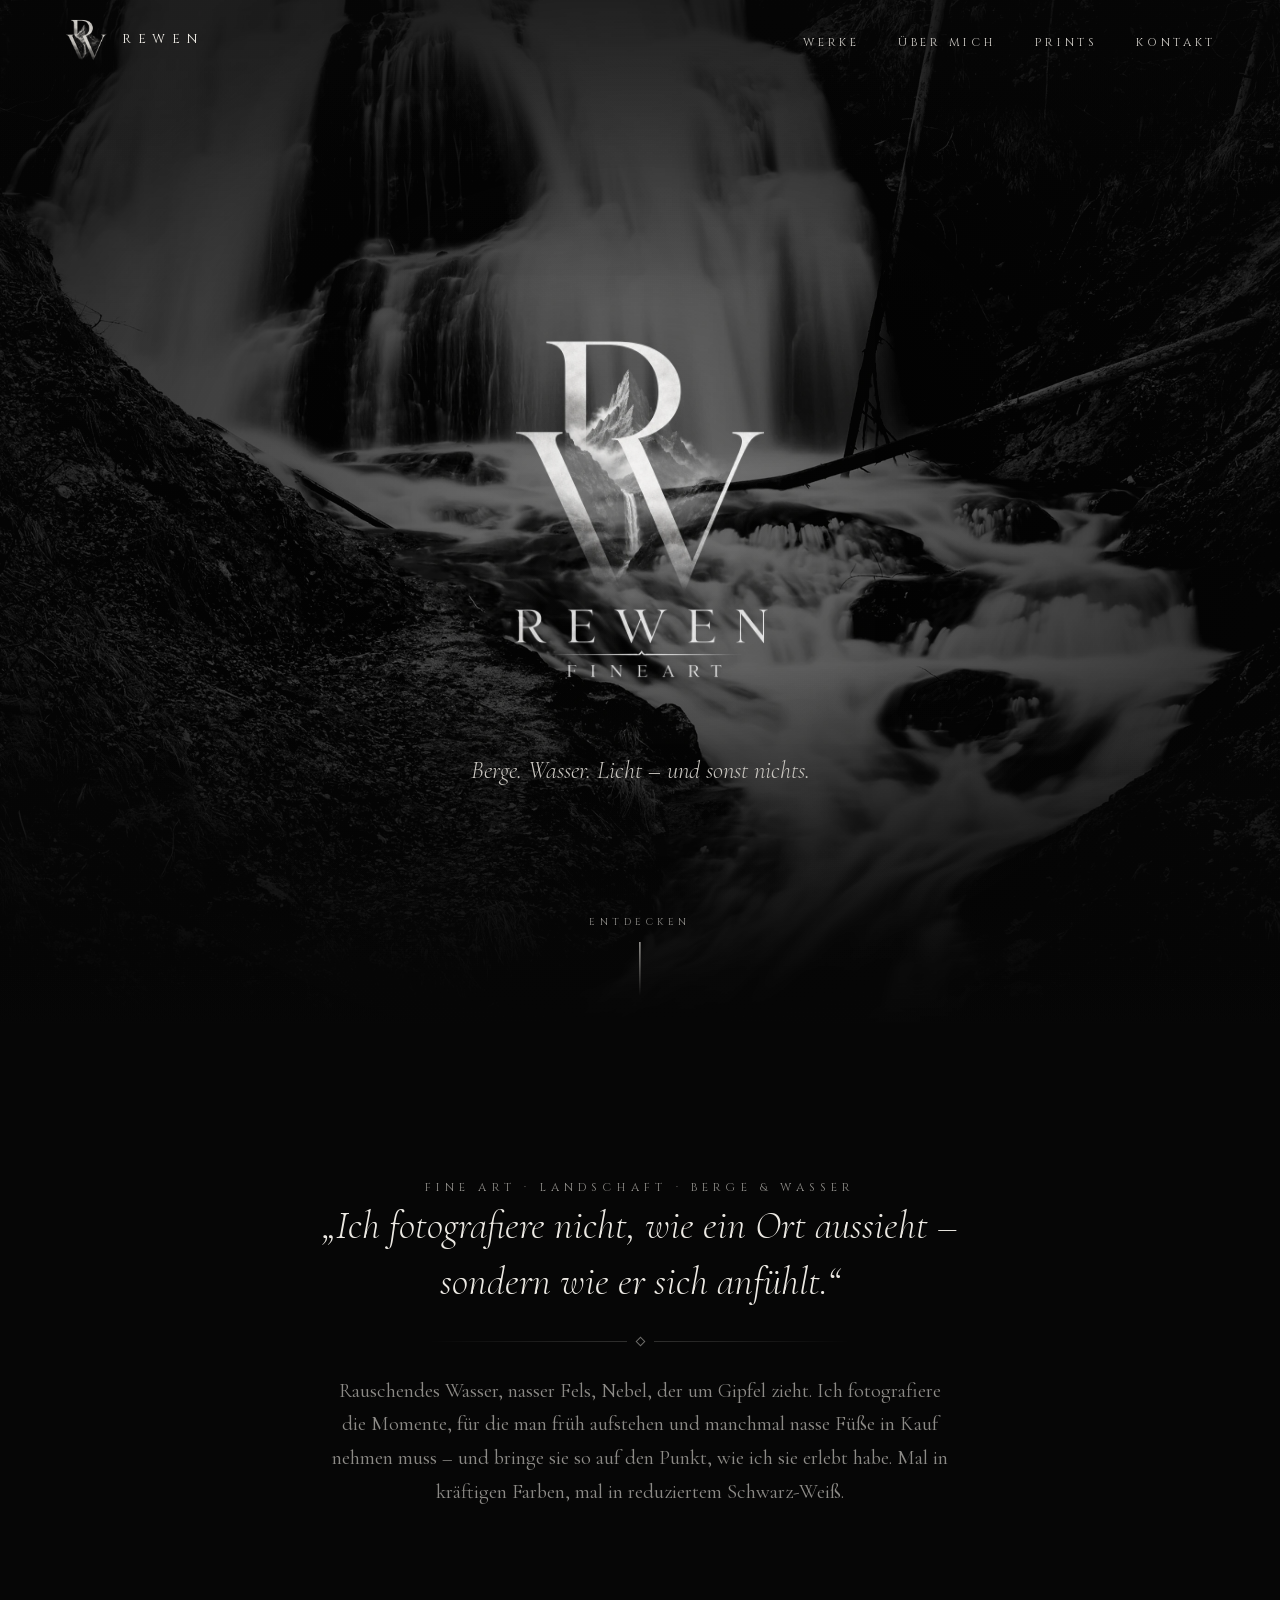
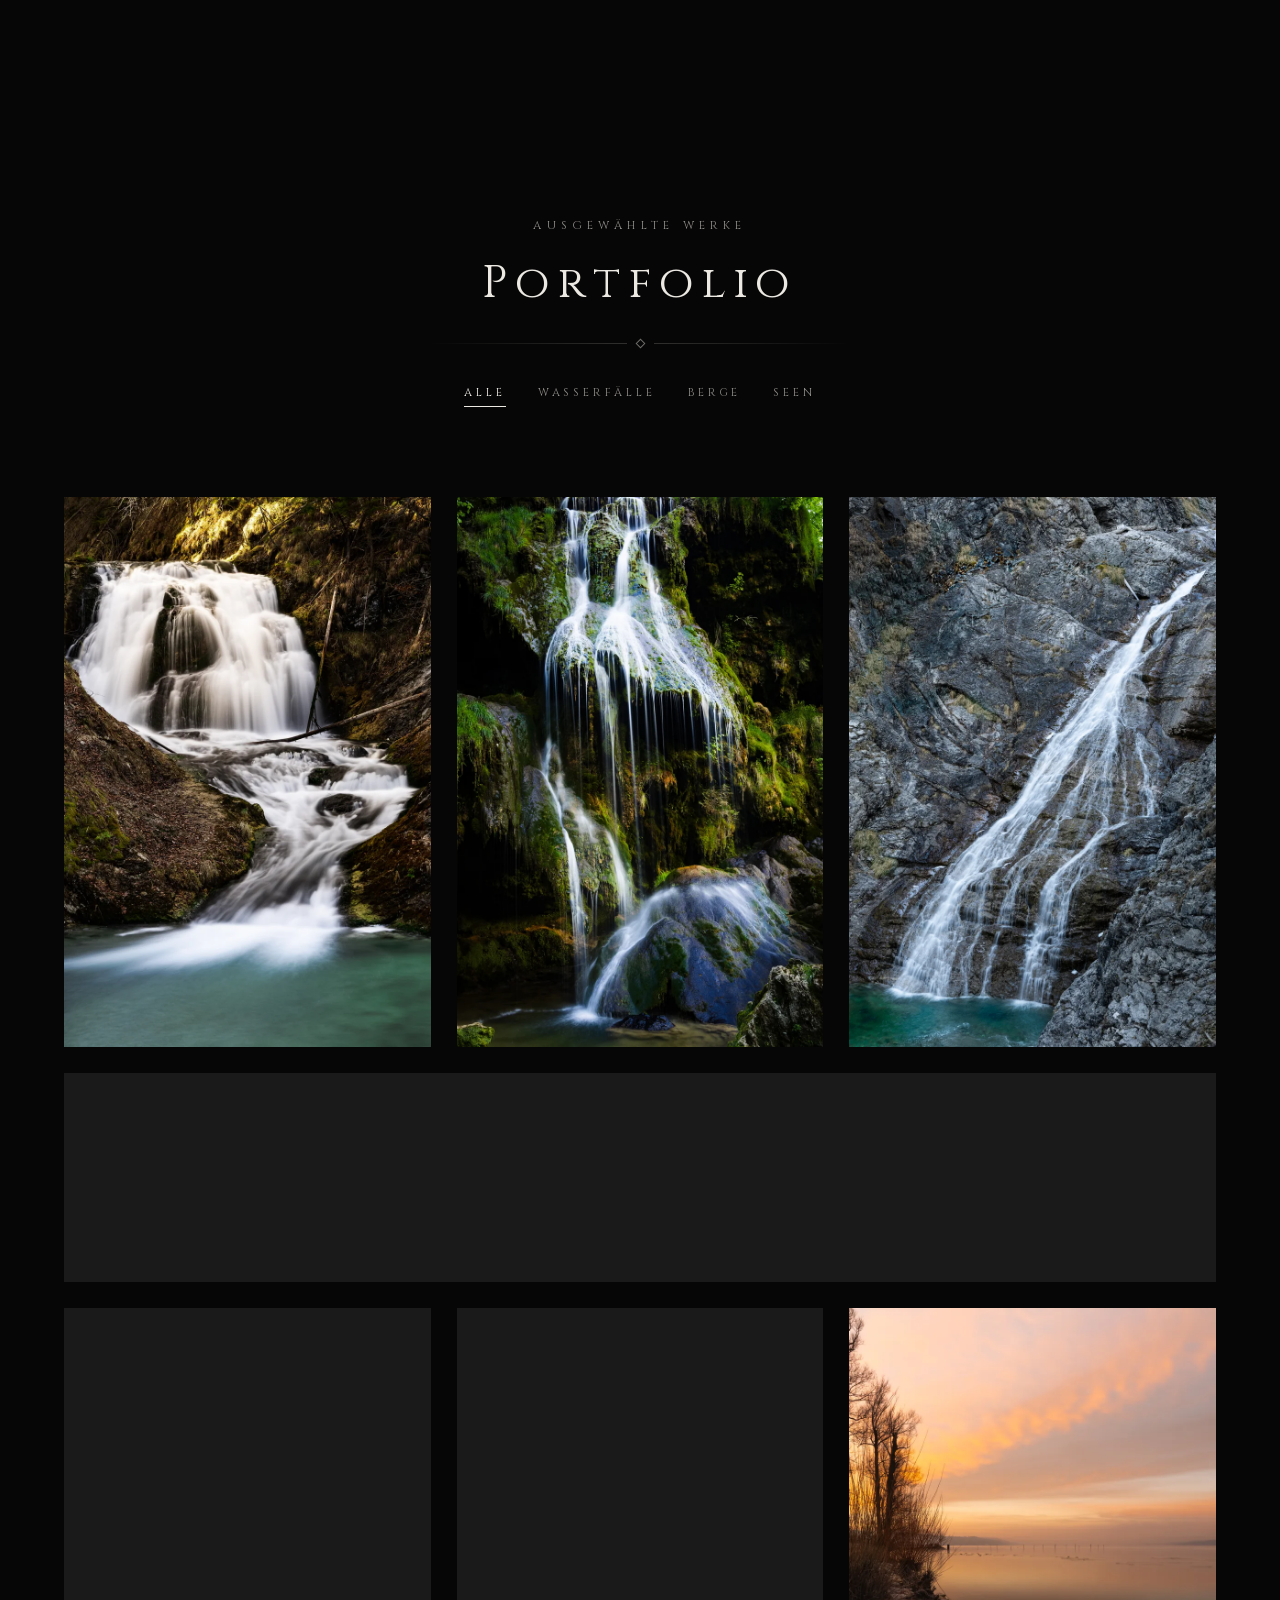
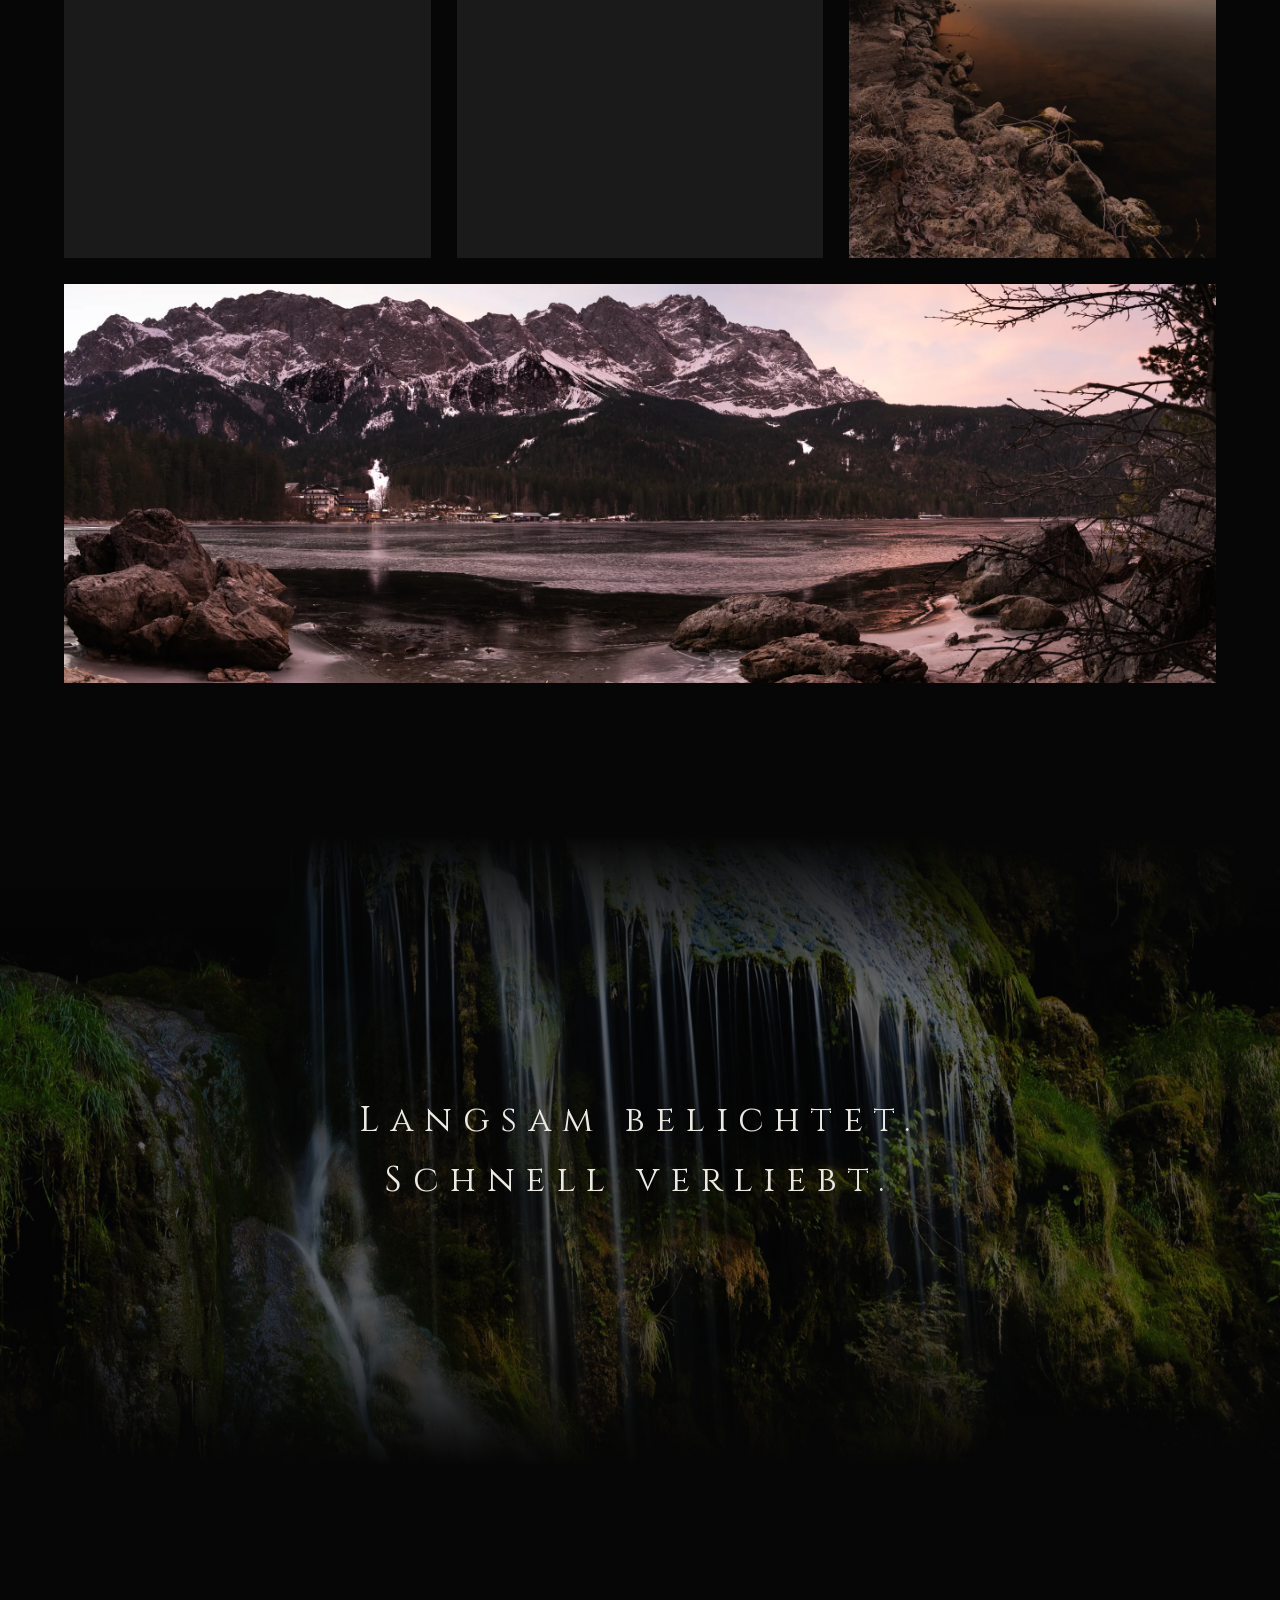
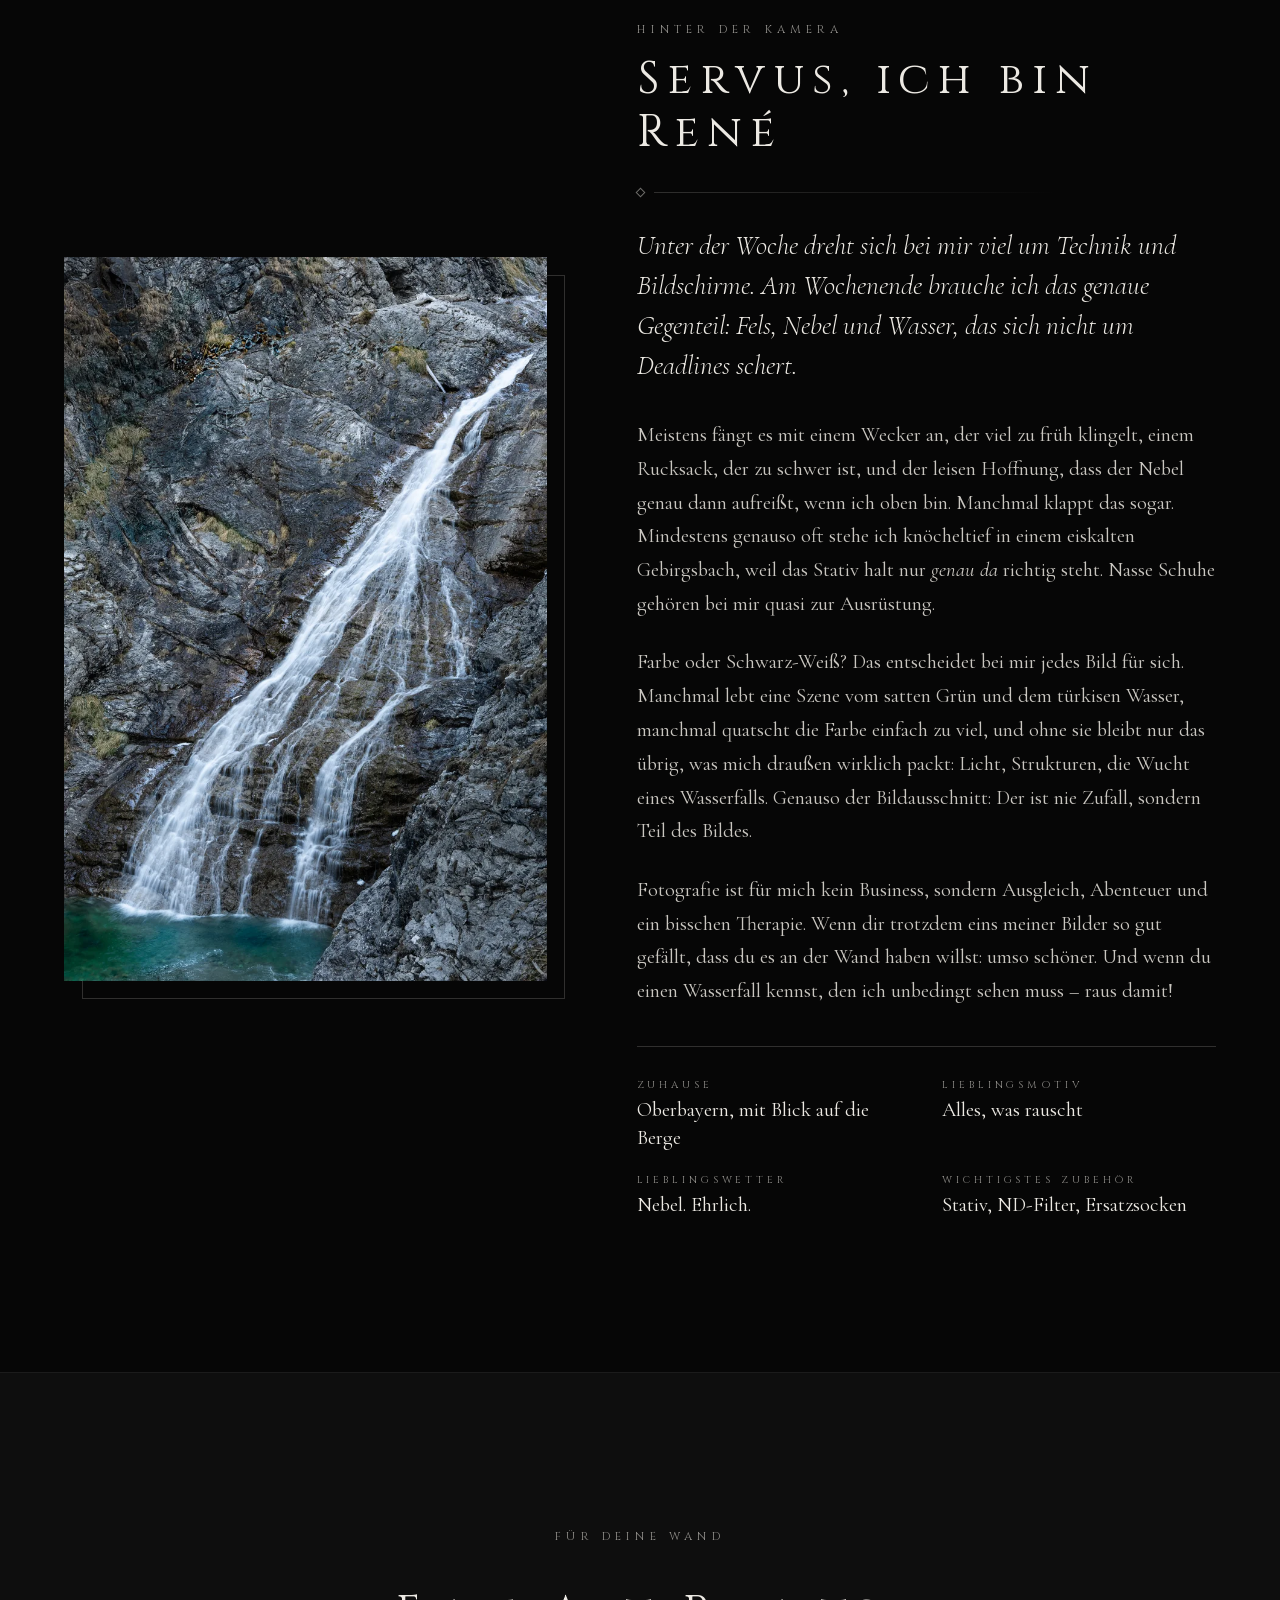
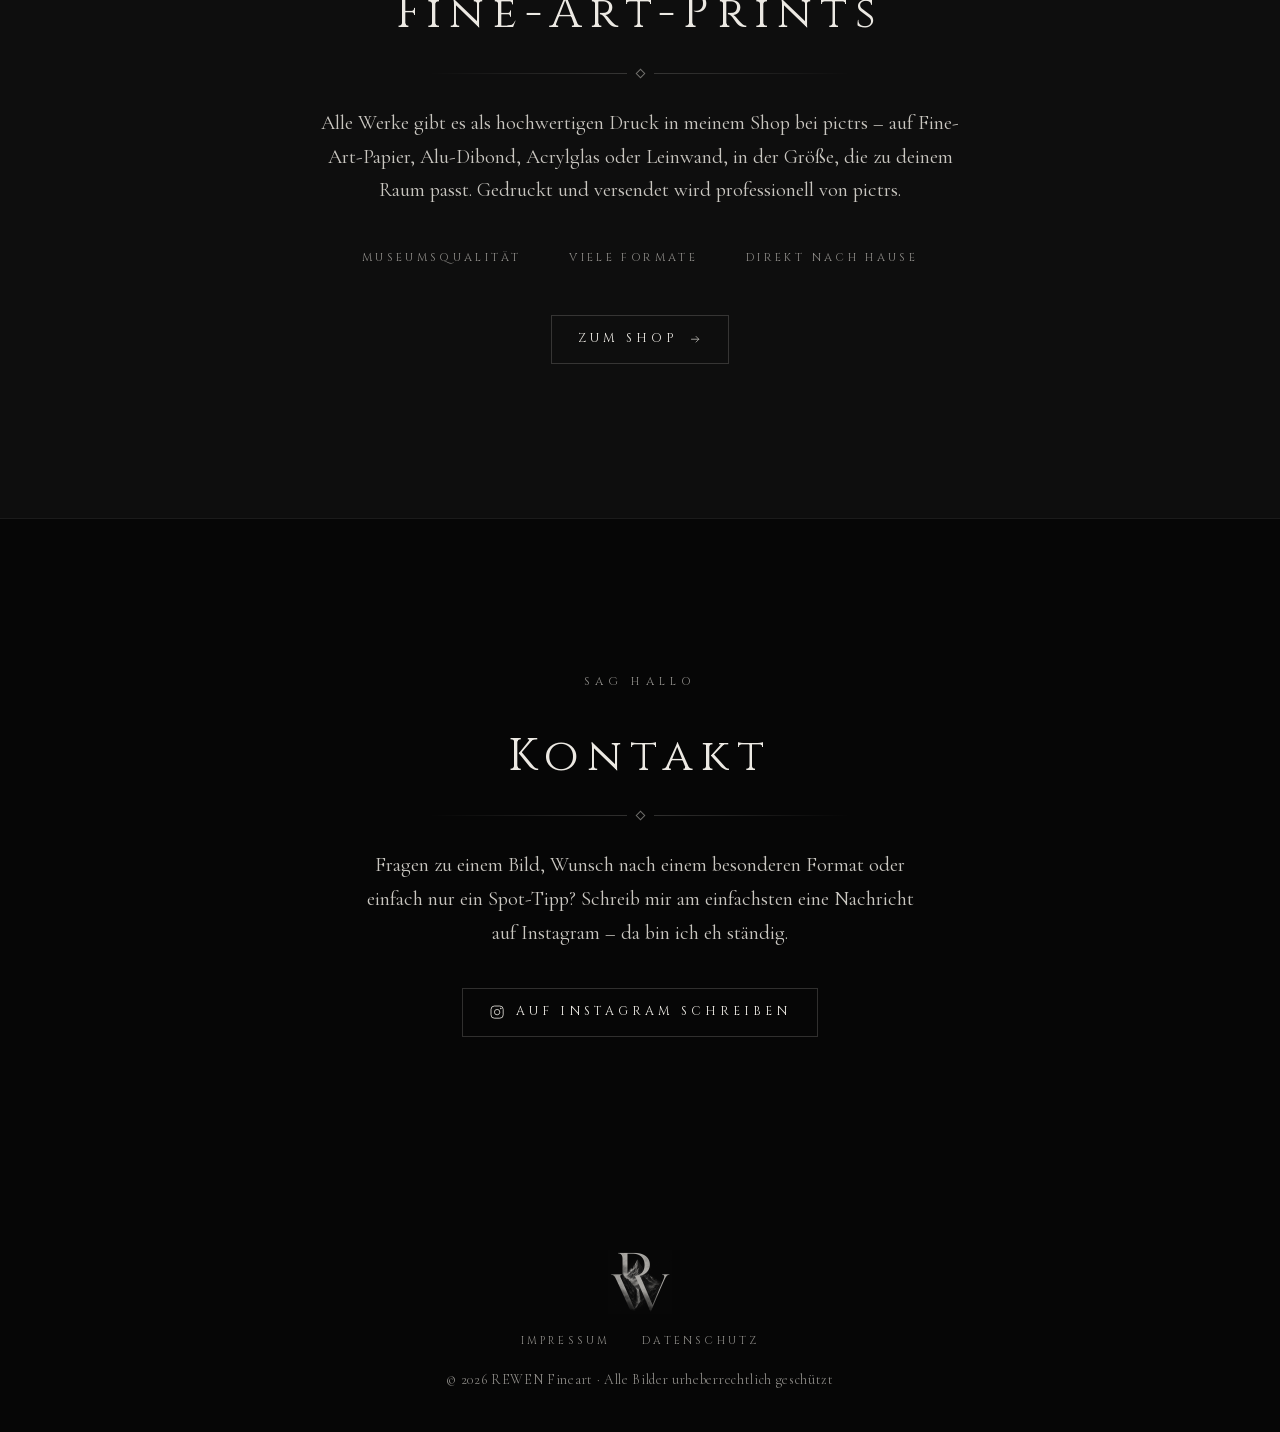
==== index.html @ 5b5798c5 "REWEN Fineart Website – erste Version Co-Authored-By: Claude Opus 5.5 <noreply@anthropic.com>" ====
<!doctype html>
<html lang="de">
<head>
  <meta charset="utf-8">
  <meta name="viewport" content="width=device-width, initial-scale=1">
  <title>REWEN Fineart – Landschaftsfotografie aus den Bergen</title>
  <meta name="description" content="Fine-Art-Landschaftsfotografie in Farbe und Schwarz-Weiß: Berge, Wasserfälle und das Licht dazwischen. Werke von REWEN Fineart – auch als Druck erhältlich.">
  <meta name="theme-color" content="#060606">
  <link rel="icon" href="favicon.png" type="image/png">
  <link rel="apple-touch-icon" href="apple-touch-icon.png">

  <meta property="og:type" content="website">
  <meta property="og:title" content="REWEN Fineart">
  <meta property="og:description" content="Fine-Art-Fotografie aus den Bergen – Wasserfälle, Fels und Nebel.">
  <meta property="og:url" content="https://rewen-fineart.de/">
  <meta property="og:image" content="https://rewen-fineart.de/assets/img/og.jpg">
  <meta name="twitter:card" content="summary_large_image">
  <link rel="canonical" href="https://rewen-fineart.de/">

  <link rel="preload" href="assets/fonts/cinzel.woff2" as="font" type="font/woff2" crossorigin>
  <link rel="preload" href="assets/img/hero.webp" as="image">
  <link rel="stylesheet" href="assets/css/style.css">
</head>
<body>
  <a class="skip" href="#werke">Zu den Werken springen</a>

  <header class="nav">
    <a class="nav__brand" href="#top" aria-label="REWEN Fineart – nach oben">
      <img src="assets/img/monogram.png" alt="" width="44" height="44">
      <span>REWEN</span>
    </a>
    <button class="nav__toggle" aria-label="Menü" aria-expanded="false"><span></span><span></span></button>
    <ul class="nav__links">
      <li><a href="#werke">Werke</a></li>
      <li><a href="#about">Über mich</a></li>
      <li data-needs-shop><a href="#shop">Prints</a></li>
      <li data-needs-instagram><a href="#kontakt">Kontakt</a></li>
    </ul>
  </header>

  <main id="top">
    <!-- ===== Hero ===== -->
    <section class="hero" aria-label="Willkommen">
      <div class="hero__bg"><img src="assets/img/hero.webp" alt="" fetchpriority="high"></div>
      <div class="hero__content">
        <h1><img class="hero__logo" src="assets/img/logo.webp" alt="REWEN Fineart" width="1024" height="1024"></h1>
        <p class="hero__claim">Berge. Wasser. Licht – und sonst nichts.</p>
      </div>
      <a class="hero__scroll" href="#intro">Entdecken<i></i></a>
    </section>

    <!-- ===== Intro ===== -->
    <section class="intro" id="intro">
      <p class="eyebrow reveal">Fine Art · Landschaft · Berge &amp; Wasser</p>
      <blockquote class="reveal">„Ich fotografiere nicht, wie ein Ort aussieht –<br>sondern wie er sich anfühlt.“</blockquote>
      <div class="rule reveal"><span></span></div>
      <p class="reveal">Rauschendes Wasser, nasser Fels, Nebel, der um Gipfel zieht. Ich fotografiere die Momente, für die man früh aufstehen und manchmal nasse Füße in Kauf nehmen muss – und bringe sie so auf den Punkt, wie ich sie erlebt habe. Mal in kräftigen Farben, mal in reduziertem Schwarz-Weiß.</p>
    </section>

    <!-- ===== Galerie ===== -->
    <section id="werke" aria-labelledby="werke-title">
      <div class="section-head">
        <p class="eyebrow reveal">Ausgewählte Werke</p>
        <h2 id="werke-title" class="reveal">Portfolio</h2>
        <div class="rule reveal"><span></span></div>
        <div class="filters" role="group" aria-label="Kategorie filtern"></div>
      </div>
      <div class="gallery" id="gallery-grid"></div>
    </section>

    <!-- ===== Statement-Band ===== -->
    <div class="band" aria-hidden="true">
      <div class="band__bg" style="background-image:url('assets/img/moosvorhang.webp')"></div>
      <p class="reveal">Langsam belichtet.<br>Schnell verliebt.</p>
    </div>

    <!-- ===== Über mich ===== -->
    <section id="about" aria-labelledby="about-title">
      <div class="about">
        <div class="about__img reveal">
          <img src="assets/img/fels-und-faden-thumb.webp" alt="Wasserfall über dunklem Fels" loading="lazy" width="800" height="1200">
        </div>
        <div class="about__text">
          <p class="eyebrow reveal">Hinter der Kamera</p>
          <h2 id="about-title" class="reveal">Servus, ich bin René</h2>
          <div class="rule left reveal"><span></span></div>

          <p class="lead reveal">Unter der Woche dreht sich bei mir viel um Technik und Bildschirme. Am Wochenende brauche ich das genaue Gegenteil: Fels, Nebel und Wasser, das sich nicht um Deadlines schert.</p>

          <p class="reveal">Meistens fängt es mit einem Wecker an, der viel zu früh klingelt, einem Rucksack, der zu schwer ist, und der leisen Hoffnung, dass der Nebel genau dann aufreißt, wenn ich oben bin. Manchmal klappt das sogar. Mindestens genauso oft stehe ich knöcheltief in einem eiskalten Gebirgsbach, weil das Stativ halt nur <em>genau da</em> richtig steht. Nasse Schuhe gehören bei mir quasi zur Ausrüstung.</p>

          <p class="reveal">Farbe oder Schwarz-Weiß? Das entscheidet bei mir jedes Bild für sich. Manchmal lebt eine Szene vom satten Grün und dem türkisen Wasser, manchmal quatscht die Farbe einfach zu viel, und ohne sie bleibt nur das übrig, was mich draußen wirklich packt: Licht, Strukturen, die Wucht eines Wasserfalls. Genauso der Bildausschnitt: Der ist nie Zufall, sondern Teil des Bildes.</p>

          <p class="reveal">Fotografie ist für mich kein Business, sondern Ausgleich, Abenteuer und ein bisschen Therapie. Wenn dir trotzdem eins meiner Bilder so gut gefällt, dass du es an der Wand haben willst: umso schöner. Und wenn du einen Wasserfall kennst, den ich unbedingt sehen muss – raus damit!</p>

          <ul class="facts reveal">
            <li><span>Zuhause</span>Oberbayern, mit Blick auf die Berge</li>
            <li><span>Lieblingsmotiv</span>Alles, was rauscht</li>
            <li><span>Lieblingswetter</span>Nebel. Ehrlich.</li>
            <li><span>Wichtigstes Zubehör</span>Stativ, ND-Filter, Ersatzsocken</li>
          </ul>
        </div>
      </div>
    </section>

    <!-- ===== Shop ===== -->
    <section class="shop" id="shop" data-needs-shop aria-labelledby="shop-title">
      <p class="eyebrow reveal">Für deine Wand</p>
      <h2 id="shop-title" class="reveal">Fine-Art-Prints</h2>
      <div class="rule reveal"><span></span></div>
      <p class="reveal">Alle Werke gibt es als hochwertigen Druck in meinem Shop bei pictrs – auf Fine-Art-Papier, Alu-Dibond, Acrylglas oder Leinwand, in der Größe, die zu deinem Raum passt. Gedruckt und versendet wird professionell von pictrs.</p>
      <ul class="shop__perks reveal">
        <li>Museumsqualität</li>
        <li>Viele Formate</li>
        <li>Direkt nach Hause</li>
      </ul>
      <a class="btn reveal" data-shop href="#" target="_blank" rel="noopener">Zum Shop
        <svg viewBox="0 0 24 24" fill="none" stroke="currentColor" stroke-width="1.2"><path d="M4 12h15M13 6l6 6-6 6"/></svg>
      </a>
    </section>

    <!-- ===== Kontakt ===== -->
    <section class="contact" id="kontakt" data-needs-instagram aria-labelledby="kontakt-title">
      <p class="eyebrow reveal">Sag Hallo</p>
      <h2 id="kontakt-title" class="reveal">Kontakt</h2>
      <div class="rule reveal"><span></span></div>
      <p class="reveal">Fragen zu einem Bild, Wunsch nach einem besonderen Format oder einfach nur ein Spot-Tipp? Schreib mir am einfachsten eine Nachricht auf Instagram – da bin ich eh ständig.</p>
      <div class="contact__links reveal">
        <a class="btn" data-instagram href="#" target="_blank" rel="noopener">
          <svg viewBox="0 0 24 24" fill="none" stroke="currentColor" stroke-width="1.2"><rect x="3" y="3" width="18" height="18" rx="5"/><circle cx="12" cy="12" r="4"/><circle cx="17.5" cy="6.5" r=".6" fill="currentColor"/></svg>
          Auf Instagram schreiben</a>
      </div>
    </section>
  </main>

  <footer>
    <img src="assets/img/monogram.png" alt="" width="64" height="64">
    <nav aria-label="Rechtliches">
      <a href="impressum.html">Impressum</a>
      <a href="datenschutz.html">Datenschutz</a>
    </nav>
    <small>© <span class="year">2026</span> REWEN Fineart · Alle Bilder urheberrechtlich geschützt</small>
  </footer>

  <script src="assets/js/gallery.js"></script>
  <script src="assets/js/main.js"></script>
</body>
</html>
---- assets/css/style.css ----
/* ============================================================
   REWEN FINEART – Stylesheet
   Farbwelt & Typo orientieren sich am Logo:
   tiefes Schwarz, silbriges Weiß, römische Versalien mit Luft.
   ============================================================ */

@font-face {
  font-family: "Cinzel";
  src: url("../fonts/cinzel.woff2") format("woff2");
  font-weight: 400 900;
  font-display: swap;
}
@font-face {
  font-family: "Cormorant";
  src: url("../fonts/cormorant.woff2") format("woff2");
  font-weight: 300 700;
  font-display: swap;
}
@font-face {
  font-family: "Cormorant";
  src: url("../fonts/cormorant-italic.woff2") format("woff2");
  font-weight: 300 700;
  font-style: italic;
  font-display: swap;
}

:root {
  --black: #060606;
  --coal: #0e0e0e;
  --stone: #1a1a1a;
  --mist: #8c8a86;
  --silver: #c9c6c0;
  --white: #ece9e3;
  --line: rgba(236, 233, 227, 0.18);
  --display: "Cinzel", "Trajan Pro", Georgia, serif;
  --serif: "Cormorant", Georgia, "Times New Roman", serif;
  --gutter: clamp(16px, 5vw, 72px);
  --ease: cubic-bezier(0.22, 0.61, 0.36, 1);
}

*, *::before, *::after { box-sizing: border-box; }

html { scroll-behavior: smooth; -webkit-text-size-adjust: 100%; }

body {
  margin: 0;
  background: var(--black);
  color: var(--silver);
  font-family: var(--serif);
  font-size: clamp(1.1rem, 0.35vw + 1rem, 1.3rem);
  line-height: 1.65;
  font-weight: 400;
  -webkit-font-smoothing: antialiased;
  overflow-x: hidden;
}

img { display: block; max-width: 100%; height: auto; }
a { color: inherit; }
::selection { background: var(--white); color: var(--black); }

:focus-visible { outline: 1px solid var(--white); outline-offset: 4px; }

.skip {
  position: absolute; left: -9999px; top: 0;
  background: var(--white); color: var(--black); padding: .5rem 1rem; z-index: 200;
}
.skip:focus { left: 1rem; top: 1rem; }

/* ---------- Typo-Bausteine ---------- */

.eyebrow {
  font-family: var(--display);
  font-size: 0.72rem;
  letter-spacing: 0.45em;
  text-transform: uppercase;
  color: var(--mist);
  margin: 0 0 1.4rem;
}

h1, h2, h3 {
  font-family: var(--display);
  font-weight: 400;
  color: var(--white);
  letter-spacing: 0.18em;
  line-height: 1.2;
  margin: 0;
}

h2 { font-size: clamp(1.6rem, 3vw + 0.6rem, 2.8rem); }

/* Trennlinie mit Raute – wie unter "REWEN" im Logo */
.rule {
  display: flex;
  align-items: center;
  gap: 10px;
  width: min(420px, 80%);
  margin: 1.8rem auto;
  color: var(--line);
}
.rule::before, .rule::after {
  content: ""; flex: 1; height: 1px;
  background: linear-gradient(90deg, transparent, var(--line));
}
.rule::after { background: linear-gradient(90deg, var(--line), transparent); }
.rule span {
  width: 7px; height: 7px; transform: rotate(45deg);
  border: 1px solid rgba(236, 233, 227, 0.45);
}
.rule.left { margin-left: 0; }
.rule.left::before { display: none; }

.btn {
  display: inline-flex;
  align-items: center;
  gap: .9em;
  font-family: var(--display);
  font-size: 0.78rem;
  letter-spacing: 0.32em;
  text-transform: uppercase;
  text-decoration: none;
  color: var(--white);
  padding: 1.05em 2.1em;
  border: 1px solid var(--line);
  background: transparent;
  transition: background .5s var(--ease), color .5s var(--ease), border-color .5s var(--ease);
  cursor: pointer;
}
.btn:hover { background: var(--white); color: var(--black); border-color: var(--white); }
.btn svg { width: 1em; height: 1em; transition: transform .5s var(--ease); }
.btn:hover svg { transform: translateX(4px); }

/* ---------- Navigation ---------- */

.nav {
  position: fixed;
  inset: 0 0 auto 0;
  z-index: 50;
  display: flex;
  align-items: center;
  justify-content: space-between;
  padding: 18px var(--gutter);
  transition: background .6s var(--ease), padding .6s var(--ease), border-color .6s;
  border-bottom: 1px solid transparent;
}
.nav.scrolled {
  background: rgba(6, 6, 6, 0.86);
  backdrop-filter: blur(12px);
  -webkit-backdrop-filter: blur(12px);
  padding-top: 10px; padding-bottom: 10px;
  border-color: rgba(236, 233, 227, 0.06);
}
.nav__brand { display: flex; align-items: center; gap: 14px; text-decoration: none; }
.nav__brand img { width: 44px; height: 44px; mix-blend-mode: screen; }
.nav__brand span {
  font-family: var(--display); font-size: .82rem; letter-spacing: .5em; color: var(--white);
  opacity: 0; transform: translateX(-6px); transition: opacity .6s, transform .6s var(--ease);
}
.nav.scrolled .nav__brand span { opacity: 1; transform: none; }

.nav__links { display: flex; gap: clamp(1.2rem, 3vw, 2.6rem); list-style: none; margin: 0; padding: 0; }
.nav__links a {
  font-family: var(--display);
  font-size: .72rem;
  letter-spacing: .32em;
  text-transform: uppercase;
  text-decoration: none;
  color: var(--silver);
  position: relative;
  padding: 6px 0;
}
.nav__links a::after {
  content: ""; position: absolute; left: 0; right: 0; bottom: 0; height: 1px;
  background: var(--white); transform: scaleX(0); transform-origin: left;
  transition: transform .5s var(--ease);
}
.nav__links a:hover { color: var(--white); }
.nav__links a:hover::after { transform: scaleX(1); }

.nav__toggle {
  display: none; background: none; border: 0; padding: 10px; cursor: pointer; color: var(--white);
}
.nav__toggle span { display: block; width: 26px; height: 1px; background: currentColor; margin: 6px 0; transition: transform .4s var(--ease), opacity .3s; }
.nav.open .nav__toggle span:nth-child(1) { transform: translateY(3.5px) rotate(45deg); }
.nav.open .nav__toggle span:nth-child(2) { transform: translateY(-3.5px) rotate(-45deg); }

@media (max-width: 760px) {
  .nav__toggle { display: block; z-index: 2; }
  .nav__links {
    position: fixed; inset: 0; flex-direction: column; align-items: center; justify-content: center;
    gap: 2.4rem; background: rgba(6, 6, 6, 0.97);
    opacity: 0; pointer-events: none; transition: opacity .5s var(--ease);
  }
  .nav__links a { font-size: .95rem; }
  .nav.open .nav__links { opacity: 1; pointer-events: auto; }
  .nav.open .nav__brand span { opacity: 1; transform: none; }
}

/* ---------- Hero ---------- */

.hero {
  position: relative;
  min-height: 100svh;
  display: grid;
  place-items: center;
  overflow: hidden;
  isolation: isolate;
}
.hero__bg {
  position: absolute; inset: -4% 0;
  z-index: -2;
}
.hero__bg img {
  width: 100%; height: 100%; object-fit: cover; object-position: center 40%;
  /* Nur das Startbild wird bewusst abgedunkelt (S/W-Version, siehe prepare.py --hero),
     damit das Logo zur Geltung kommt. Galeriebilder bleiben unangetastet. */
  filter: brightness(.55) contrast(1.08);
  transform: scale(1.08);
  animation: heroIn 3.2s var(--ease) forwards;
}
@keyframes heroIn { to { transform: scale(1); } }
.hero::before {
  content: ""; position: absolute; inset: 0; z-index: -1;
  background:
    radial-gradient(ellipse at center, rgba(6,6,6,.15) 0%, rgba(6,6,6,.7) 75%),
    linear-gradient(180deg, rgba(6,6,6,.4) 0%, transparent 30%, transparent 65%, var(--black) 100%);
}
.hero__content { text-align: center; padding: 120px var(--gutter) 80px; }
.hero__logo {
  width: clamp(240px, 38vw, 470px);
  margin: 0 auto;
  mix-blend-mode: screen;          /* Logo-Schwarz verschmilzt mit dem Foto */
  opacity: 0;
  animation: fadeUp 1.8s .5s var(--ease) forwards;
}
.hero__claim {
  font-style: italic;
  font-weight: 300;
  font-size: clamp(1.15rem, 1vw + .9rem, 1.55rem);
  color: var(--silver);
  margin: .4rem 0 0;
  opacity: 0;
  animation: fadeUp 1.6s 1.3s var(--ease) forwards;
}
.hero__scroll {
  position: absolute; bottom: 28px; left: 50%; transform: translateX(-50%);
  display: flex; flex-direction: column; align-items: center; gap: 12px;
  font-family: var(--display); font-size: .62rem; letter-spacing: .45em; color: var(--mist);
  text-decoration: none; text-transform: uppercase;
  opacity: 0; animation: fadeIn 1.5s 2.2s forwards;
}
.hero__scroll i {
  display: block; width: 1px; height: 54px;
  background: linear-gradient(var(--white), transparent);
  animation: drip 2.4s ease-in-out infinite;
  transform-origin: top;
}
@keyframes drip { 0% { transform: scaleY(0); } 50% { transform: scaleY(1); } 100% { transform: scaleY(1); opacity: 0; } }
@keyframes fadeUp { from { opacity: 0; transform: translateY(24px); } to { opacity: 1; transform: none; } }
@keyframes fadeIn { to { opacity: 1; } }

/* ---------- Sections ---------- */

section { padding: clamp(80px, 12vw, 160px) var(--gutter); }

.intro { text-align: center; max-width: 900px; margin: 0 auto; }
.intro blockquote {
  margin: 0;
  font-style: italic;
  font-weight: 300;
  font-size: clamp(1.5rem, 2.2vw + .8rem, 2.5rem);
  line-height: 1.4;
  color: var(--white);
}
.intro p { color: var(--mist); max-width: 620px; margin: 0 auto; }

.section-head { text-align: center; margin-bottom: clamp(48px, 7vw, 90px); }

/* ---------- Galerie ---------- */

.filters { display: flex; justify-content: center; flex-wrap: wrap; gap: .6rem 2rem; margin-top: 2rem; }
.filters button {
  background: none; border: 0; cursor: pointer; padding: 6px 0;
  font-family: var(--display); font-size: .7rem; letter-spacing: .35em; text-transform: uppercase;
  color: var(--mist); border-bottom: 1px solid transparent; transition: color .4s, border-color .4s;
}
.filters button:hover { color: var(--white); }
.filters button[aria-pressed="true"] { color: var(--white); border-color: var(--white); }

.gallery {
  display: grid;
  grid-template-columns: repeat(3, minmax(0, 1fr));
  gap: clamp(14px, 2vw, 28px);
  align-items: start;
  grid-auto-flow: dense;   /* keine Lücken vor Panoramen */
  max-width: 1500px;
  margin: 0 auto;
}
.tile {
  position: relative;
  overflow: hidden;
  background: var(--stone);
  display: block;
  width: 100%;
  border: 0; padding: 0;
  text-align: left;
  color: inherit; font: inherit;
}
.tile.hidden { display: none; }
.tile--wide { grid-column: 1 / -1; }
@media (max-width: 900px) { .gallery { grid-template-columns: repeat(2, minmax(0, 1fr)); } }
@media (max-width: 560px) { .gallery { grid-template-columns: 1fr; } }
.tile img {
  width: 100%; height: auto;
  transition: transform 1.4s var(--ease);
  -webkit-user-drag: none; user-select: none;
}
.tile::after {
  content: ""; position: absolute; inset: 0; pointer-events: none;
  background: linear-gradient(transparent 40%, rgba(6,6,6,.8));
  opacity: 0; transition: opacity .8s var(--ease);
}
.tile:hover img, .tile:focus-visible img { transform: scale(1.03); }
.tile:hover::after, .tile:focus-visible::after { opacity: 1; }
.tile figcaption {
  position: absolute; inset: auto 0 0 0; z-index: 1;
  padding: 2rem 1.6rem 1.5rem;
  opacity: 0; transform: translateY(10px);
  transition: opacity .7s var(--ease), transform .7s var(--ease);
}
.tile:hover figcaption, .tile:focus-visible figcaption { opacity: 1; transform: none; }
.tile figcaption strong {
  display: block; font-family: var(--display); font-weight: 400;
  font-size: .95rem; letter-spacing: .25em; color: var(--white); text-transform: uppercase;
}
.tile figcaption em { font-size: 1rem; color: var(--silver); }
.tile__more {
  display: block; margin-top: .7rem;
  font-family: var(--display); font-size: .62rem; letter-spacing: .32em; text-transform: uppercase; color: var(--white);
}
@media (hover: none) {
  .tile figcaption { opacity: 1; transform: none; }
  .tile::after { opacity: 1; }
}

/* ---------- Statement / Parallax-Band ---------- */

.band {
  position: relative;
  min-height: 70vh;
  display: grid; place-items: center;
  text-align: center;
  overflow: hidden;
  isolation: isolate;
}
.band__bg {
  position: absolute; inset: -20% 0; z-index: -2;
  background-size: cover; background-position: center;
  will-change: transform;
}
.band::before {
  content: ""; position: absolute; inset: 0; z-index: -1;
  background: linear-gradient(var(--black), rgba(6,6,6,.6) 25%, rgba(6,6,6,.6) 75%, var(--black));
}
.band p {
  font-family: var(--display);
  font-size: clamp(1.1rem, 2.4vw + .4rem, 2.2rem);
  letter-spacing: .32em;
  line-height: 1.7;
  color: var(--white);
  margin: 0; max-width: 1000px;
}

/* ---------- Über mich ---------- */

.about {
  display: grid;
  grid-template-columns: minmax(0, 5fr) minmax(0, 6fr);
  gap: clamp(40px, 7vw, 110px);
  align-items: center;
  max-width: 1300px;
  margin: 0 auto;
}
.about__img { position: relative; }
.about__img img { width: 100%; }
.about__img::after {
  content: ""; position: absolute; inset: 18px -18px -18px 18px;
  border: 1px solid var(--line); z-index: -1;
}
.about__text h2 { margin-bottom: .2rem; }
.about__text p { margin: 0 0 1.2em; }
.about__text p.lead { font-size: 1.35em; font-style: italic; color: var(--white); font-weight: 300; line-height: 1.45; }
.facts {
  list-style: none; padding: 0; margin: 2.4rem 0 0;
  display: grid; grid-template-columns: repeat(2, minmax(0, 1fr)); gap: 1.4rem 2rem;
  border-top: 1px solid var(--line); padding-top: 2rem;
}
.facts li span {
  display: block; font-family: var(--display); font-size: .64rem; letter-spacing: .38em;
  text-transform: uppercase; color: var(--mist); margin-bottom: .2rem;
}
.facts li { color: var(--white); line-height: 1.35; }

@media (max-width: 860px) {
  .about { grid-template-columns: 1fr; }
  .about__img { max-width: 440px; margin: 0 auto 1rem; width: calc(100% - 18px); }
}
@media (max-width: 420px) { .facts { grid-template-columns: 1fr; } }

/* ---------- Shop ---------- */

.shop {
  text-align: center;
  background: var(--coal);
  border-top: 1px solid rgba(236,233,227,.06);
  border-bottom: 1px solid rgba(236,233,227,.06);
}
.shop p { max-width: 640px; margin: 0 auto 2.6rem; }
.shop__perks {
  display: flex; justify-content: center; flex-wrap: wrap; gap: 1rem 3rem;
  list-style: none; padding: 0; margin: 0 0 3rem;
  font-family: var(--display); font-size: .7rem; letter-spacing: .3em; text-transform: uppercase; color: var(--mist);
}

/* ---------- Kontakt ---------- */

.contact { text-align: center; }
.contact p { max-width: 560px; margin: 0 auto 2.4rem; }
.contact__links { display: flex; justify-content: center; flex-wrap: wrap; gap: 1rem; }
.contact__links svg { width: 1.3em; height: 1.3em; }
.contact__links .btn:hover svg { transform: none; }

/* ---------- Footer ---------- */

footer {
  padding: 60px var(--gutter) 40px;
  text-align: center;
  font-size: .95rem;
  color: var(--mist);
}
footer img { width: 64px; margin: 0 auto 1.2rem; mix-blend-mode: screen; opacity: .8; }
footer nav { display: flex; justify-content: center; gap: 2rem; margin-bottom: 1rem; }
footer a {
  font-family: var(--display); font-size: .66rem; letter-spacing: .3em; text-transform: uppercase;
  text-decoration: none; color: var(--mist);
}
footer a:hover { color: var(--white); }
footer small { font-size: .85rem; letter-spacing: .05em; }

/* ---------- Werk-Detailseite ---------- */

.werk {
  display: grid;
  grid-template-columns: minmax(0, 7fr) minmax(0, 5fr);
  gap: clamp(36px, 6vw, 100px);
  align-items: start;
  max-width: 1500px;
  margin: 0 auto;
  padding: 120px var(--gutter) clamp(60px, 8vw, 120px);
}
.werk__figure { margin: 0; position: sticky; top: 96px; }
.werk__zoom {
  display: block; width: 100%; padding: 0; border: 0; background: none; cursor: zoom-in;
}
.werk__zoom img {
  width: auto; max-width: 100%; max-height: calc(100svh - 140px); margin: 0 auto;
  box-shadow: 0 30px 80px rgba(0,0,0,.55);
  animation: fadeIn 1.2s var(--ease) both; opacity: 0;
}
.werk__info { padding-top: clamp(0px, 4vw, 60px); }
.werk__info h1 { font-size: clamp(1.8rem, 3vw + .6rem, 3rem); }
.werk__facts { margin: 0 0 2.4rem; display: grid; gap: .9rem; }
.werk__facts div { display: grid; grid-template-columns: 7.5rem 1fr; gap: 1rem; align-items: baseline; }
.werk__facts dt {
  font-family: var(--display); font-size: .64rem; letter-spacing: .34em; text-transform: uppercase; color: var(--mist);
}
.werk__facts dd { margin: 0; color: var(--white); }
.werk__story { border-top: 1px solid var(--line); padding-top: 2rem; margin-bottom: 2.6rem; }
.werk__story p { margin: 0 0 1.2em; }
.werk__story .eyebrow + p { font-size: 1.2em; font-style: italic; color: var(--white); line-height: 1.5; }

.pager {
  display: grid; grid-template-columns: 1fr auto 1fr; align-items: center; gap: 1rem;
  max-width: 1500px; margin: 0 auto; padding: 36px var(--gutter);
  border-top: 1px solid rgba(236,233,227,.08); border-bottom: 1px solid rgba(236,233,227,.08);
}
.pager a { text-decoration: none; }
.pager__link { display: flex; align-items: center; gap: 1.1rem; color: var(--white); font-family: var(--display); letter-spacing: .16em; font-size: .9rem; }
.pager__link.next { justify-content: flex-end; text-align: right; }
.pager__link img { width: 64px; height: 64px; object-fit: cover; opacity: .75; transition: opacity .5s; }
.pager__link:hover img { opacity: 1; }
.pager__link small { display: block; font-size: .6rem; letter-spacing: .34em; color: var(--mist); text-transform: uppercase; margin-bottom: .2rem; }
.pager__all {
  font-family: var(--display); font-size: .66rem; letter-spacing: .34em; text-transform: uppercase; color: var(--mist);
}
.pager__all:hover { color: var(--white); }

.werk--wide { grid-template-columns: minmax(0, 1fr); }
.werk--wide .werk__figure { position: static; }
.werk--wide .werk__info { max-width: 760px; padding-top: 0; }

@media (max-width: 900px) {
  .werk { grid-template-columns: 1fr; padding-top: 96px; }
  .werk__figure { position: static; }
  .werk__zoom img { max-height: 80svh; }
}
@media (max-width: 600px) {
  .pager { grid-template-columns: 1fr 1fr; }
  .pager__all { grid-column: 1 / -1; grid-row: 2; text-align: center; padding-top: .6rem; }
  .pager__link img { display: none; }
  .pager__link { font-size: .8rem; }
}

/* ---------- Lightbox ---------- */

.lightbox {
  position: fixed; inset: 0; z-index: 150;
  background: rgba(4, 4, 4, .97);
  display: grid; grid-template-rows: 1fr auto;
  opacity: 0; pointer-events: none; transition: opacity .5s var(--ease);
}
.lightbox.open { opacity: 1; pointer-events: auto; }
.lightbox__stage { display: grid; place-items: center; padding: 64px 70px 10px; min-height: 0; }
.lightbox__stage img {
  max-width: 100%; max-height: calc(100svh - 150px); object-fit: contain;
  box-shadow: 0 30px 80px rgba(0,0,0,.6);
  transition: opacity .35s var(--ease);
  user-select: none; -webkit-user-drag: none;
}
.lightbox__stage img.loading { opacity: 0; }
.lightbox__meta { text-align: center; padding: 14px 20px 26px; }
.lightbox__meta strong {
  display: block; font-family: var(--display); font-weight: 400; color: var(--white);
  letter-spacing: .3em; text-transform: uppercase; font-size: .9rem;
}
.lightbox__meta em { color: var(--mist); }
.lightbox__meta a { margin-left: .6em; color: var(--silver); font-style: italic; }
.lb-btn {
  position: absolute; background: none; border: 0; color: var(--silver); cursor: pointer;
  width: 56px; height: 56px; display: grid; place-items: center; transition: color .3s;
}
.lb-btn:hover { color: var(--white); }
.lb-btn svg { width: 26px; height: 26px; }
.lb-close { top: 10px; right: 10px; }
.lb-prev { left: 8px; top: 50%; transform: translateY(-50%); }
.lb-next { right: 8px; top: 50%; transform: translateY(-50%); }
.lb-count {
  position: absolute; top: 26px; left: 28px;
  font-family: var(--display); font-size: .68rem; letter-spacing: .3em; color: var(--mist);
}
@media (max-width: 600px) {
  .lightbox__stage { padding: 60px 8px 0; }
}

/* ---------- Scroll-Reveal ---------- */

.reveal { opacity: 0; transform: translateY(30px); transition: opacity 1.2s var(--ease), transform 1.2s var(--ease); }
.reveal.in { opacity: 1; transform: none; }

/* ---------- Rechtstexte ---------- */

.legal { max-width: 760px; margin: 0 auto; padding-top: 160px; }
.legal h1 { font-size: clamp(1.5rem, 3vw, 2.4rem); margin-bottom: 2rem; }
.legal h2 { font-size: 1.05rem; letter-spacing: .2em; margin: 2.6rem 0 .8rem; }
.legal p, .legal li { color: var(--silver); }
.legal .todo { background: rgba(236,233,227,.08); padding: 0 .3em; color: var(--white); }

@media (prefers-reduced-motion: reduce) {
  *, *::before, *::after { animation-duration: .01ms !important; animation-delay: 0s !important; transition-duration: .01ms !important; }
  .reveal { opacity: 1; transform: none; }
  html { scroll-behavior: auto; }
}
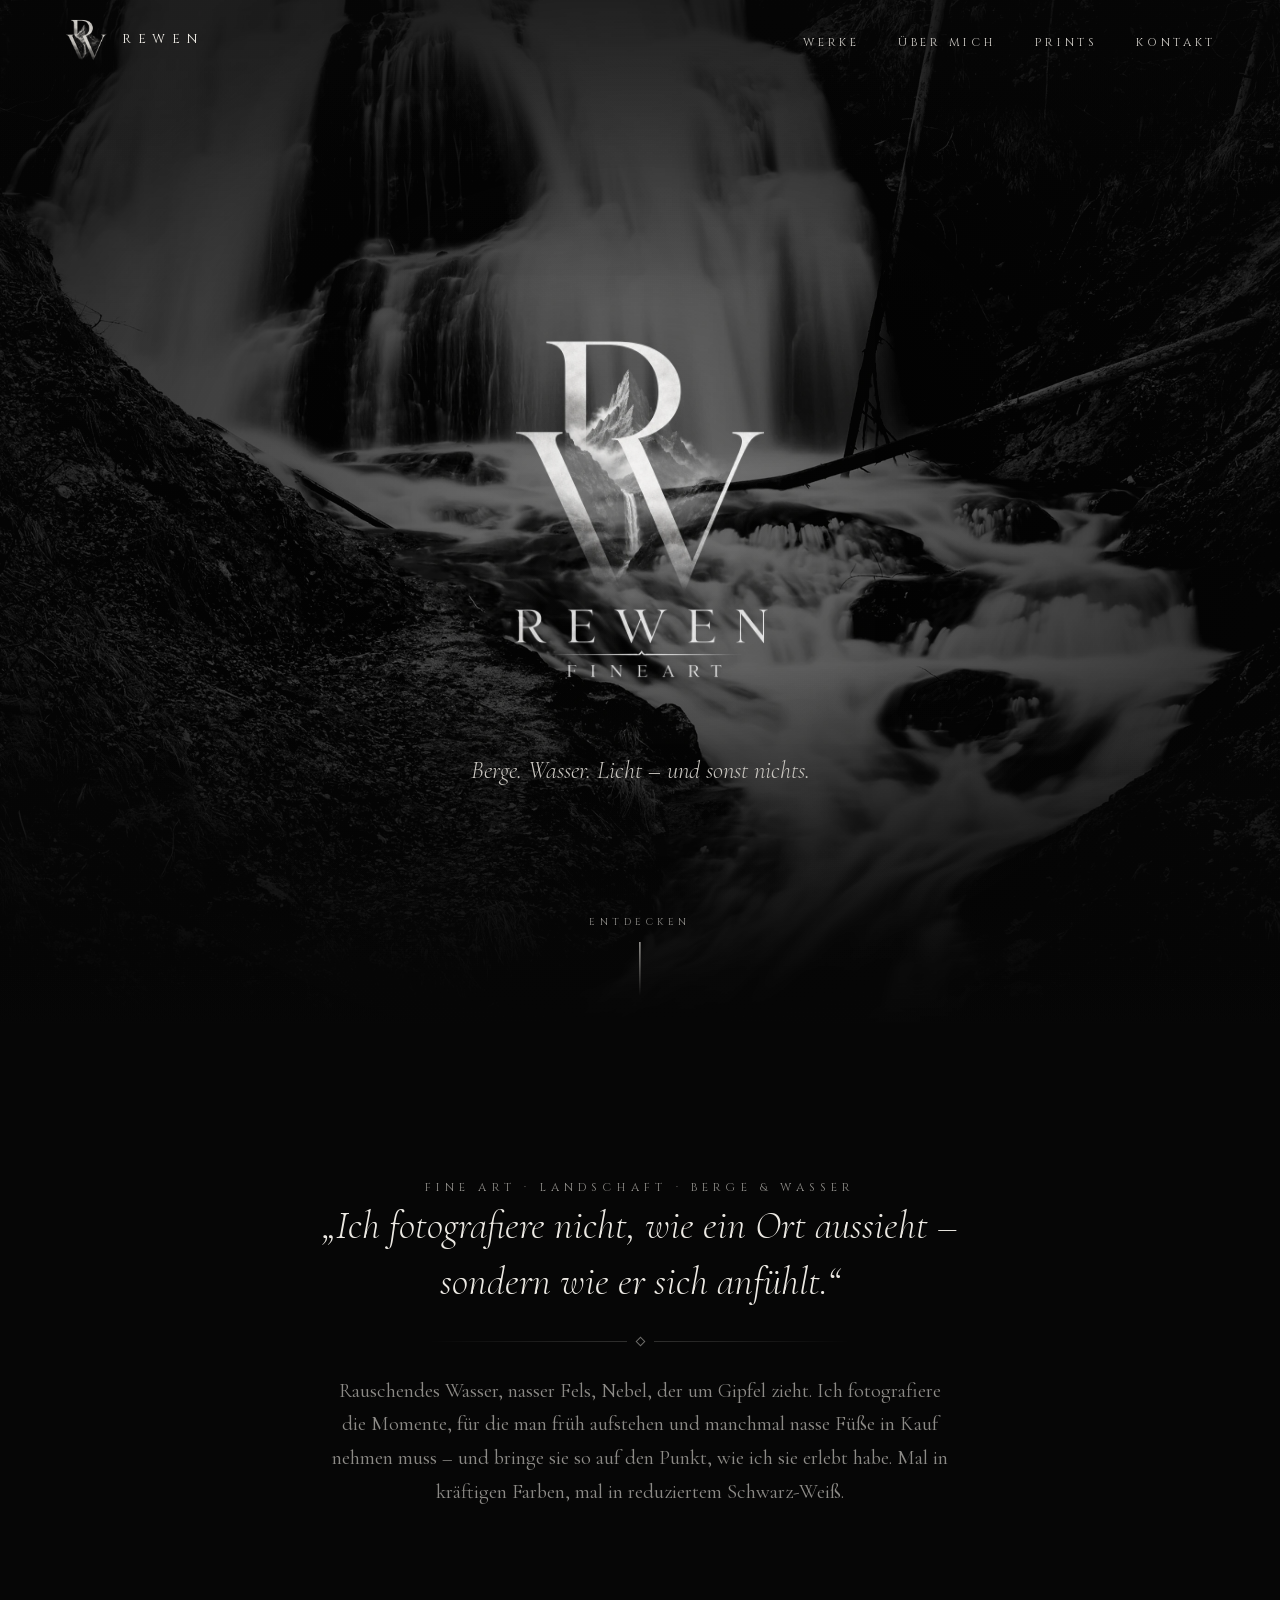
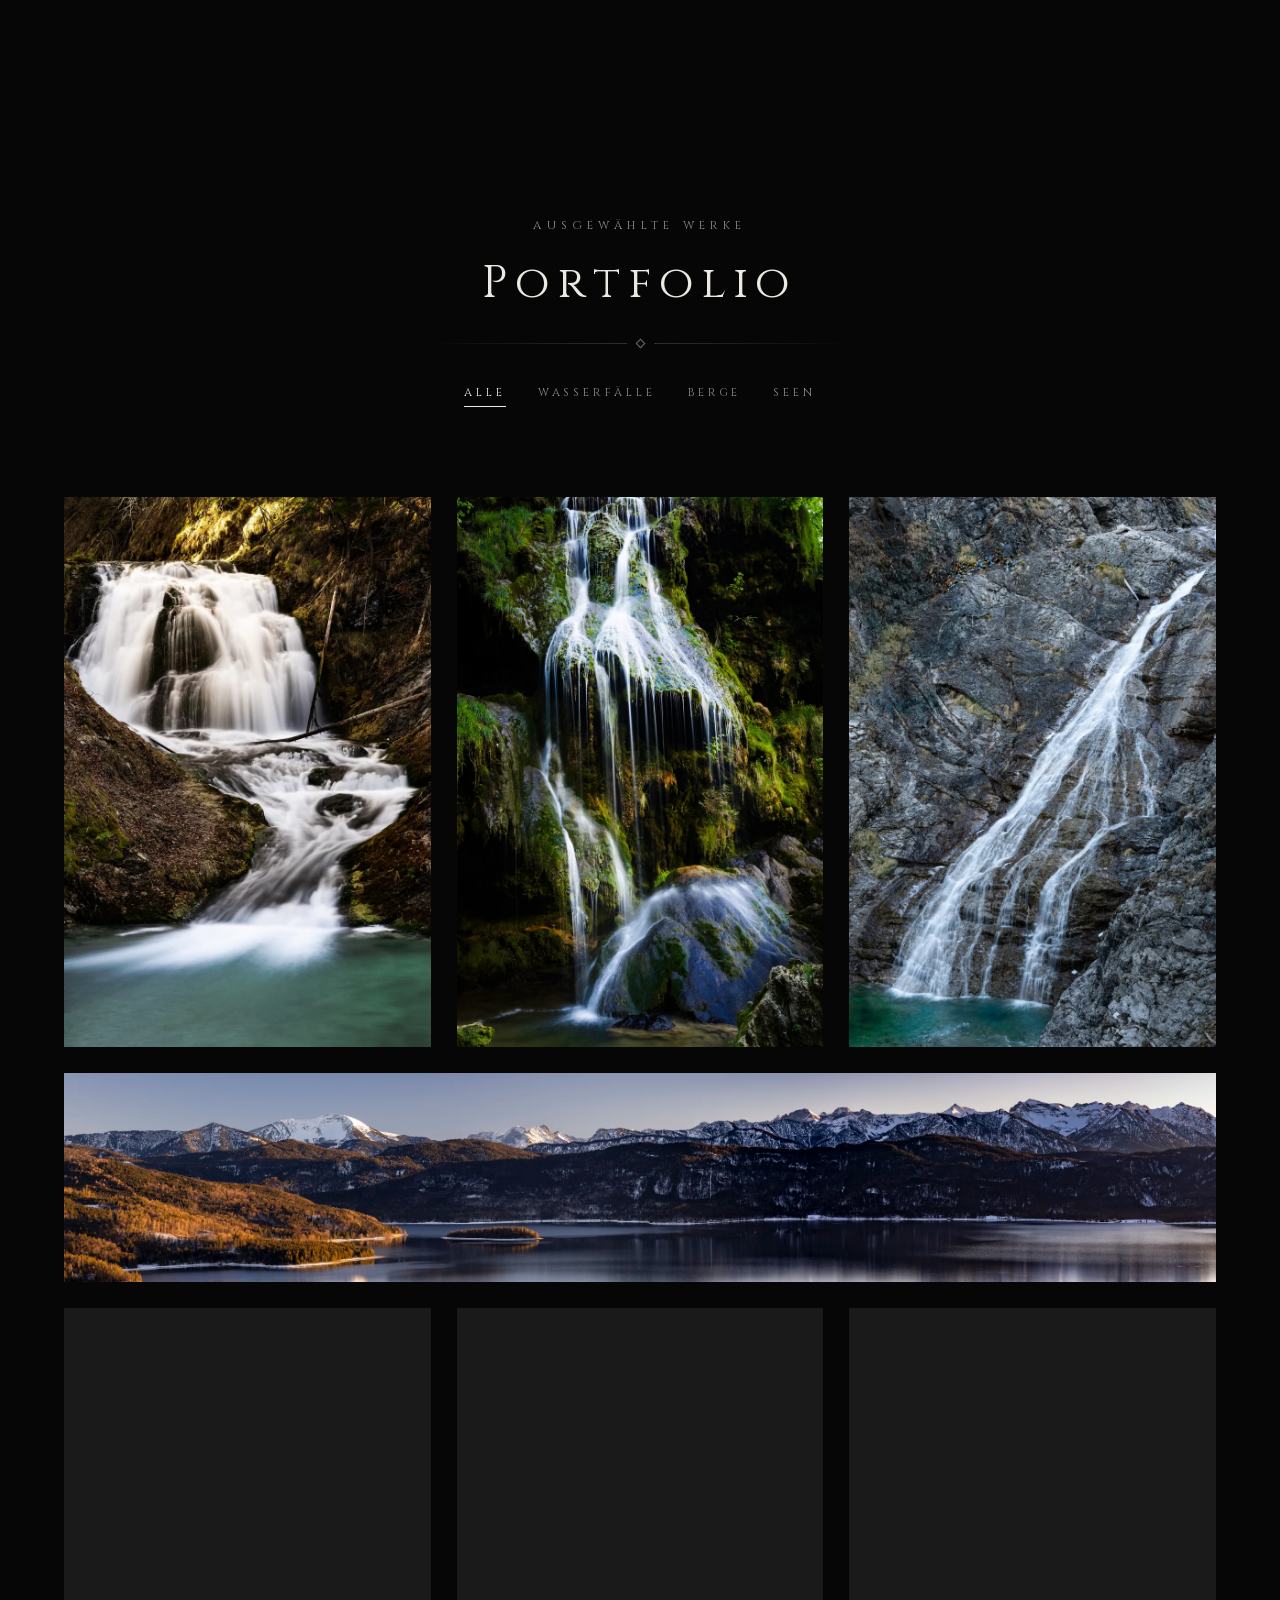
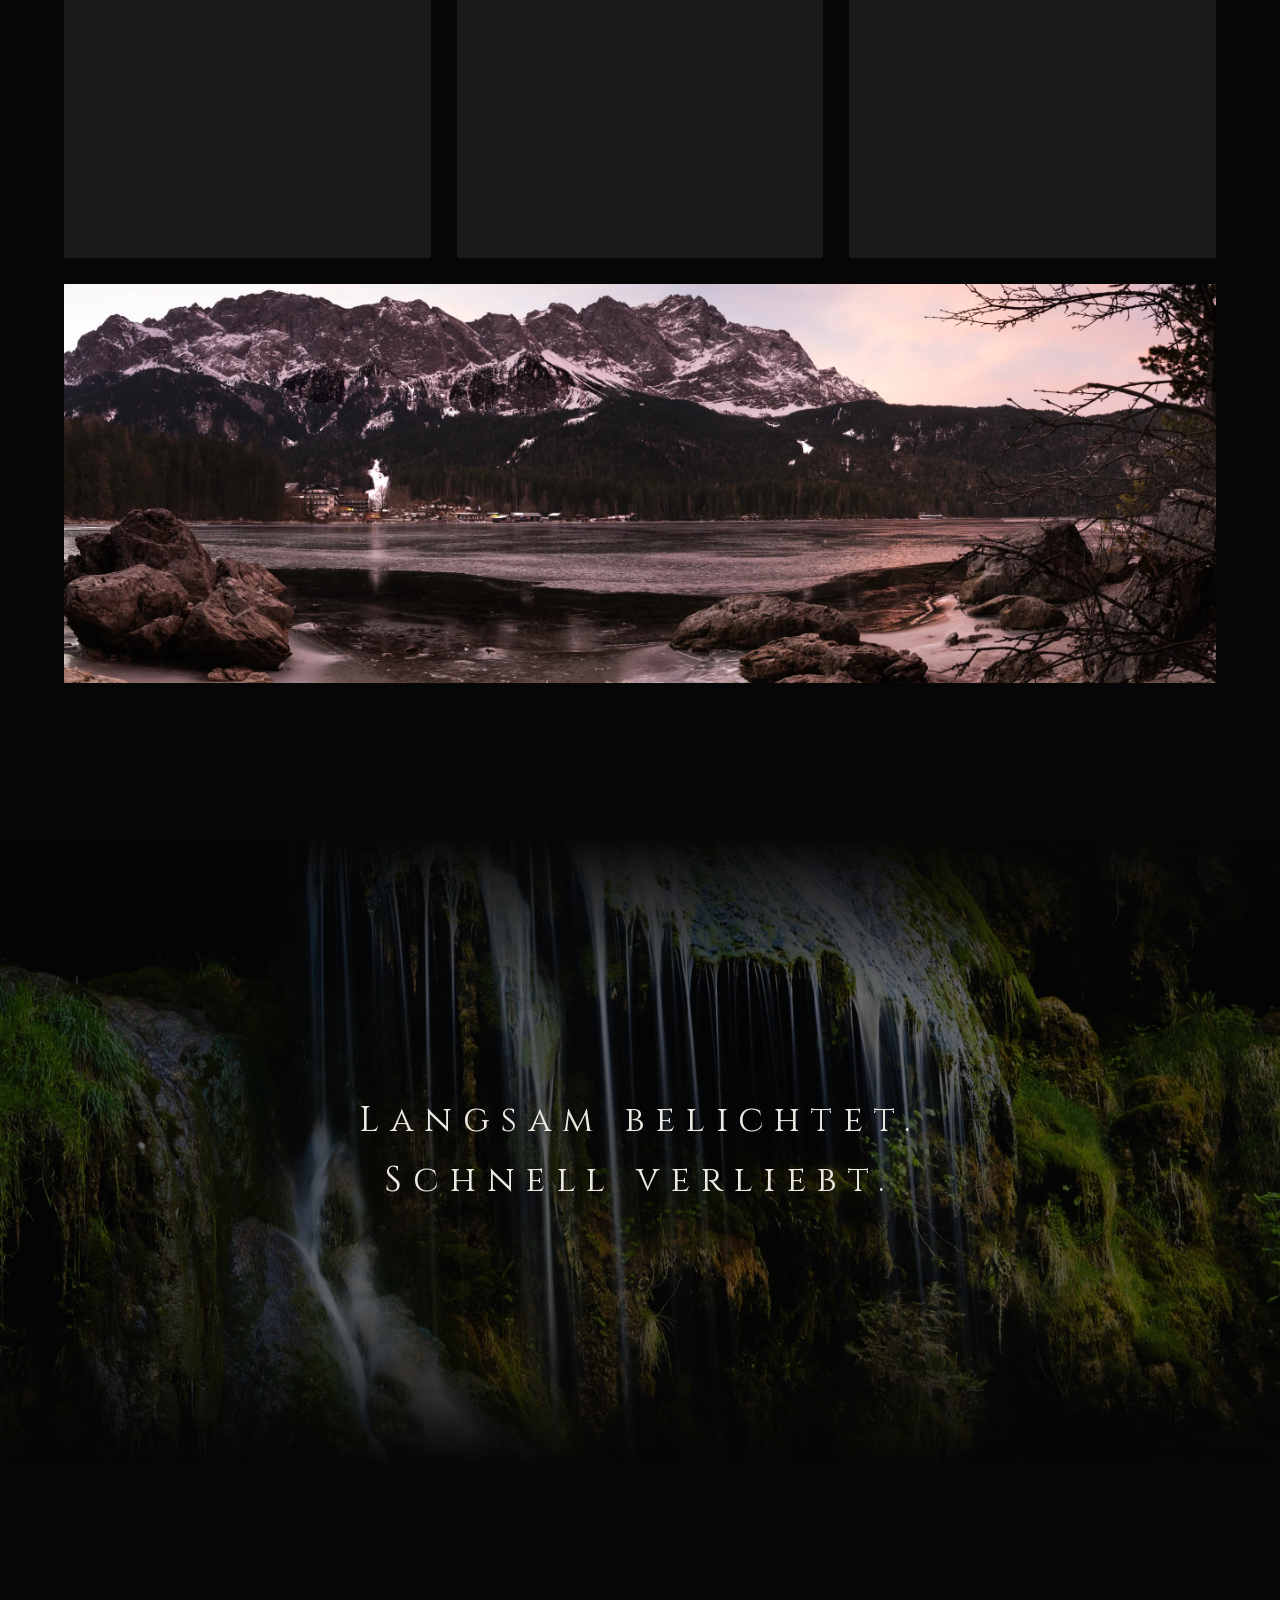
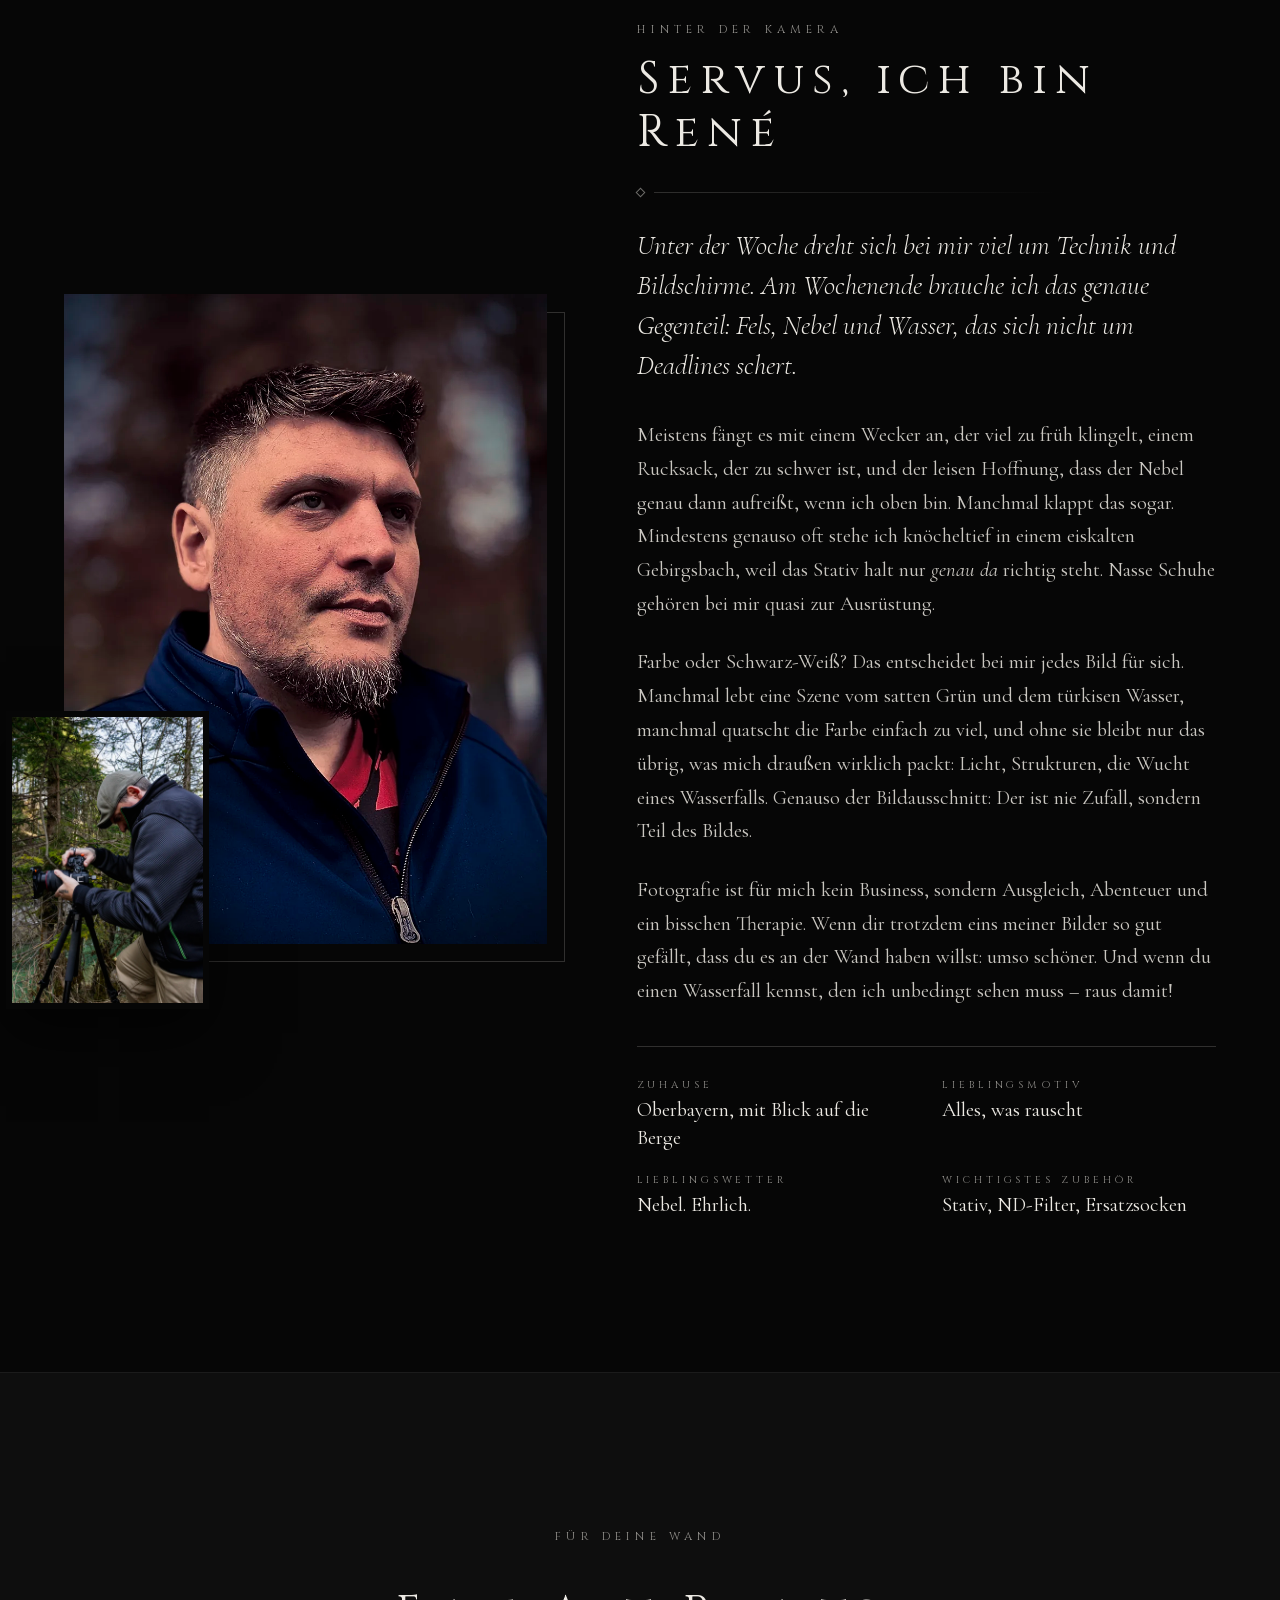
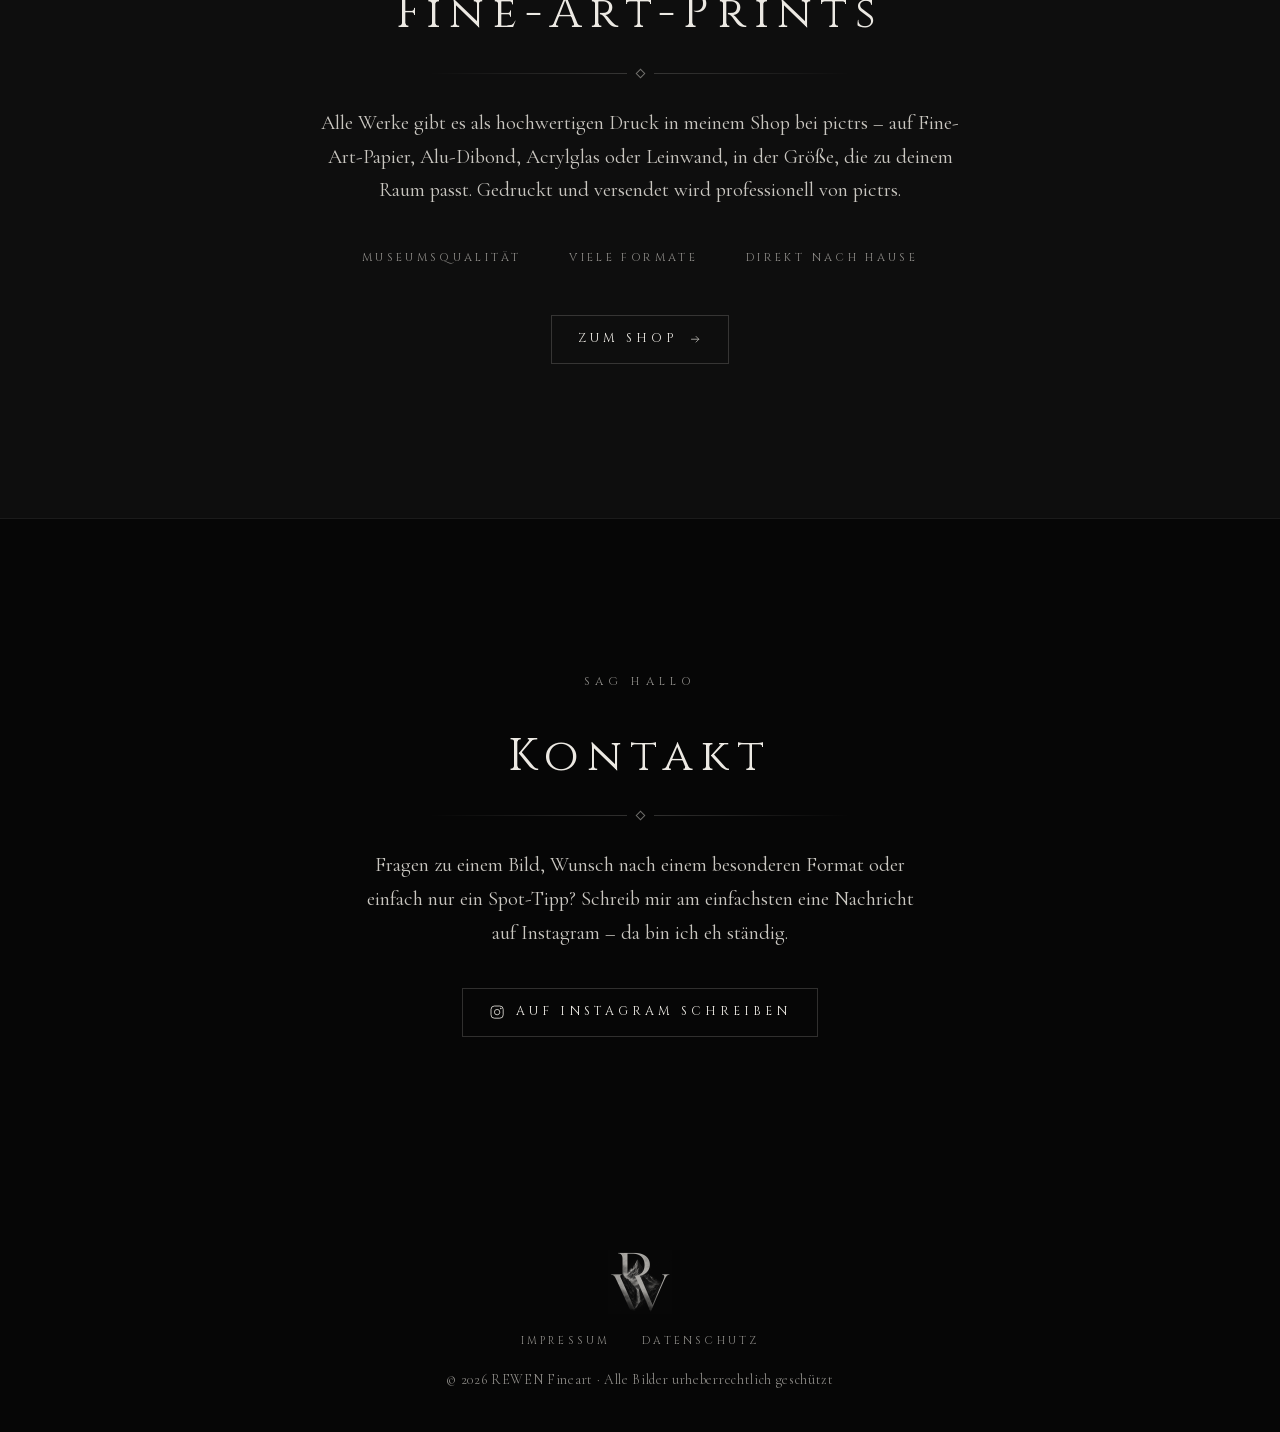
==== commit aed5286a: "Über mich: Porträtfotos statt Wasserfall Co-Authored-By: Claude Opus 5.5 <noreply@anthropic.com>" ====
--- a/index.html
+++ b/index.html
@@ -78,7 +78,8 @@
     <section id="about" aria-labelledby="about-title">
       <div class="about">
         <div class="about__img reveal">
-          <img src="assets/img/fels-und-faden-thumb.webp" alt="Wasserfall über dunklem Fels" loading="lazy" width="800" height="1200">
+          <img src="assets/img/rene-portrait-thumb.webp" alt="Porträt von René im Wald" loading="lazy" width="891" height="1200">
+          <img class="about__inset" src="assets/img/rene-am-stativ-thumb.webp" alt="René beim Fotografieren mit Kamera und Stativ im Wald" loading="lazy" width="800" height="1200">
         </div>
         <div class="about__text">
           <p class="eyebrow reveal">Hinter der Kamera</p>
--- a/assets/css/style.css
+++ b/assets/css/style.css
@@ -382,6 +382,14 @@
 }
 .about__img { position: relative; }
 .about__img img { width: 100%; }
+.about__img .about__inset {
+  position: absolute;
+  width: 42%;
+  left: -12%;
+  bottom: -10%;
+  border: 6px solid var(--black);
+  box-shadow: 0 24px 60px rgba(0,0,0,.6);
+}
 .about__img::after {
   content: ""; position: absolute; inset: 18px -18px -18px 18px;
   border: 1px solid var(--line); z-index: -1;
@@ -402,7 +410,8 @@
 
 @media (max-width: 860px) {
   .about { grid-template-columns: 1fr; }
-  .about__img { max-width: 440px; margin: 0 auto 1rem; width: calc(100% - 18px); }
+  .about__img { max-width: 440px; margin: 0 auto 3.5rem; width: calc(100% - 18px); }
+  .about__img .about__inset { left: -4%; width: 38%; }
 }
 @media (max-width: 420px) { .facts { grid-template-columns: 1fr; } }
 
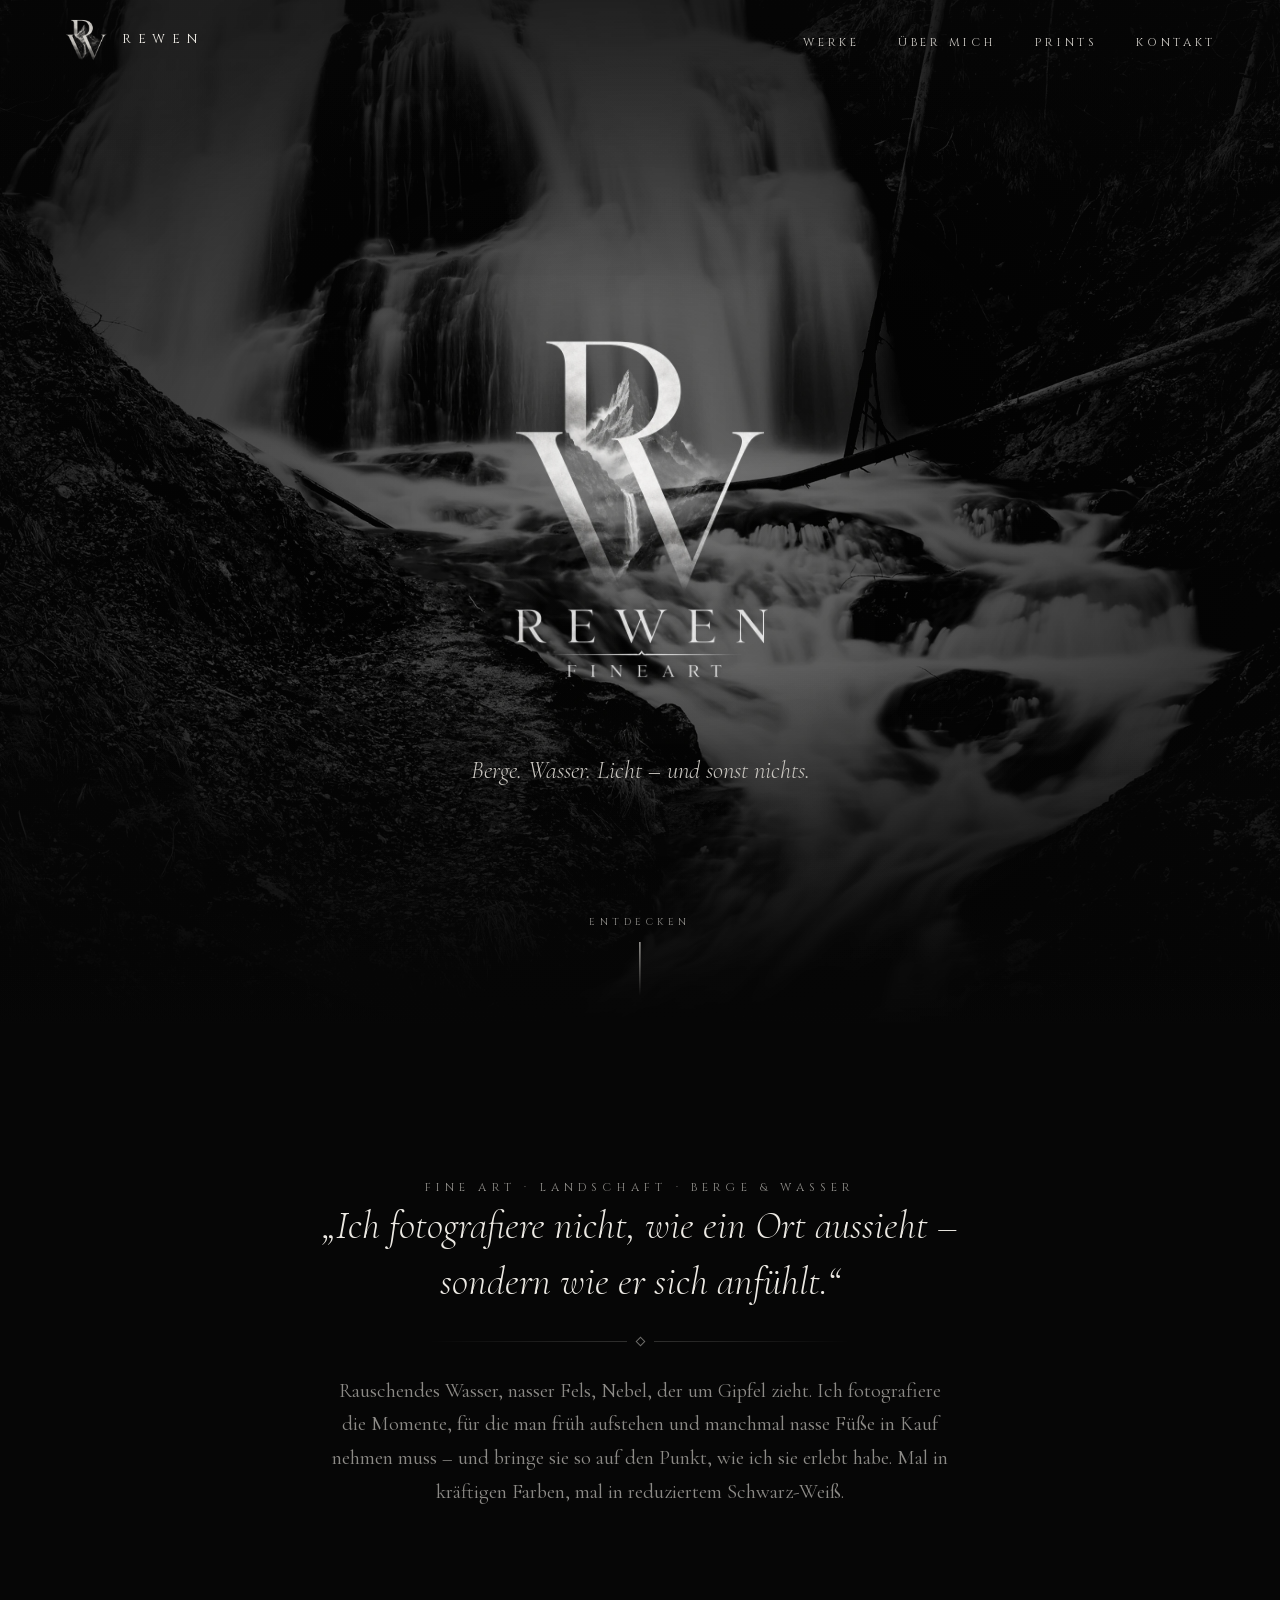
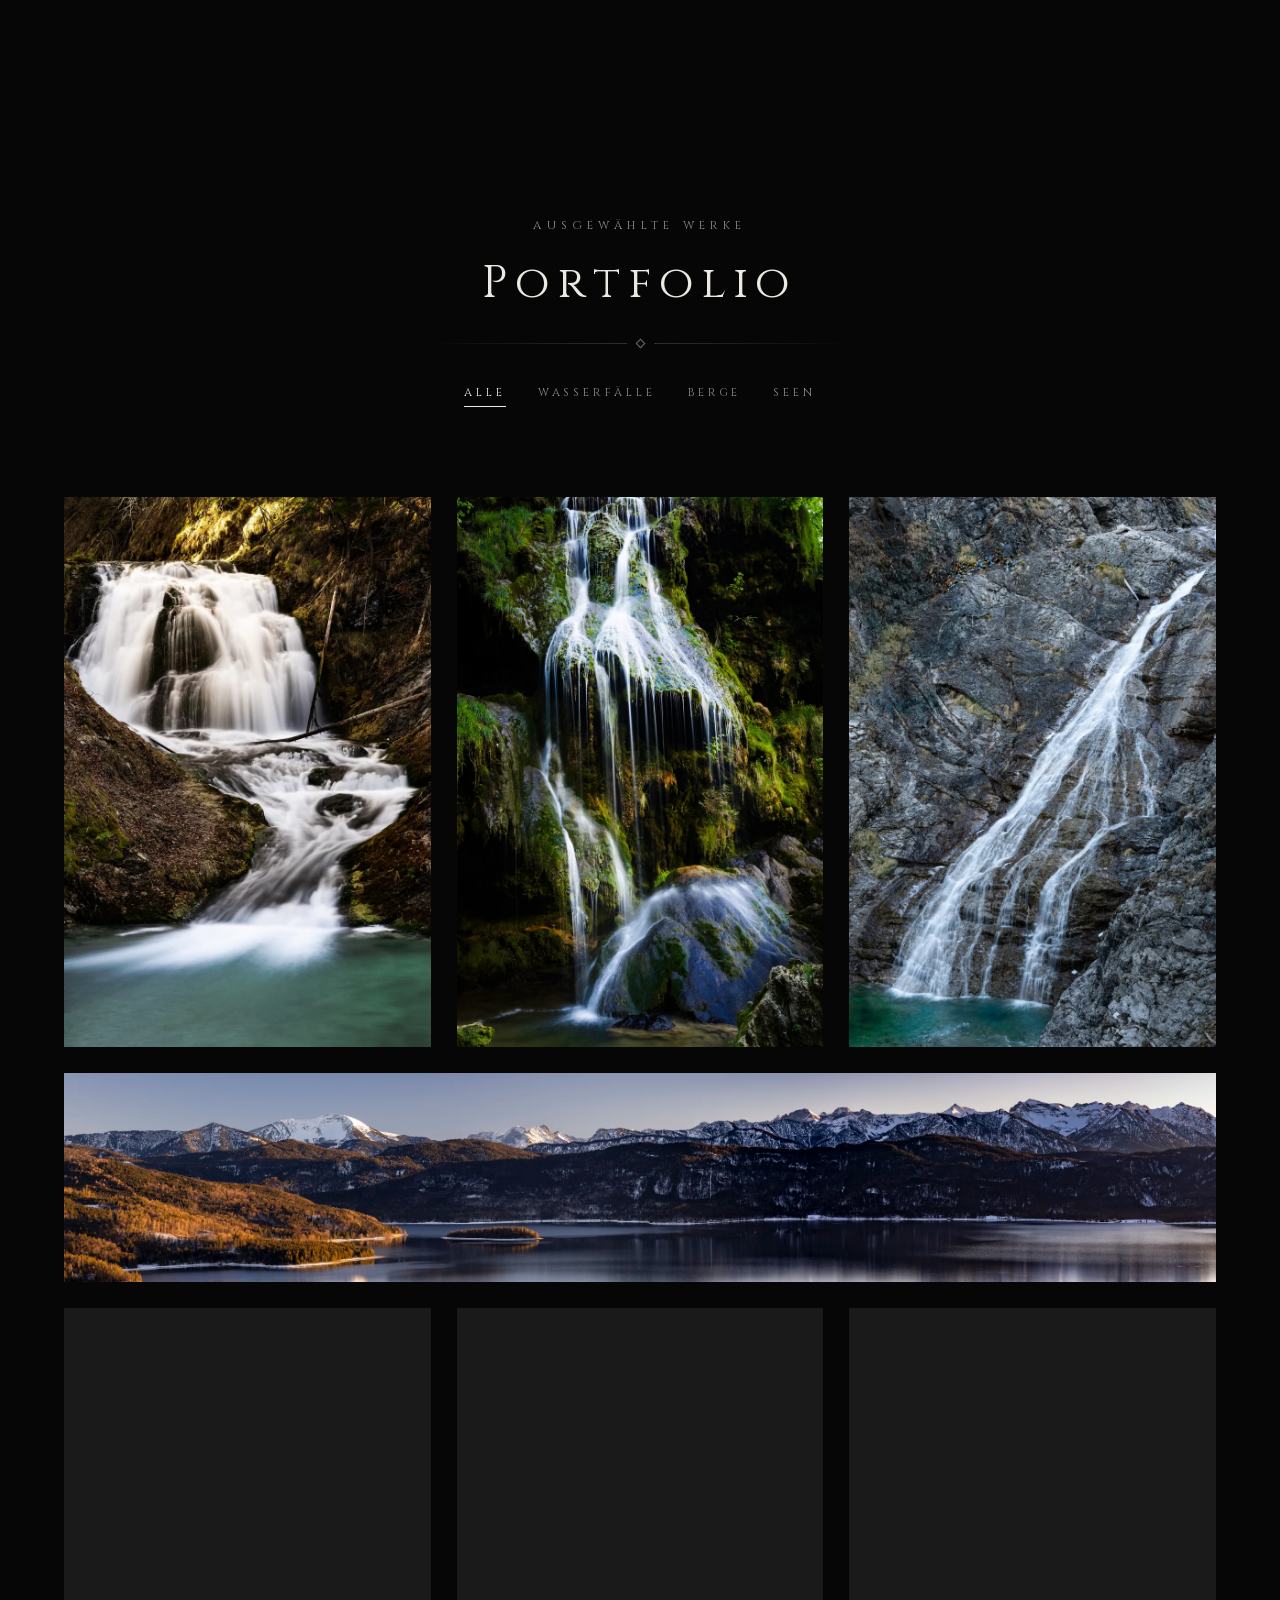
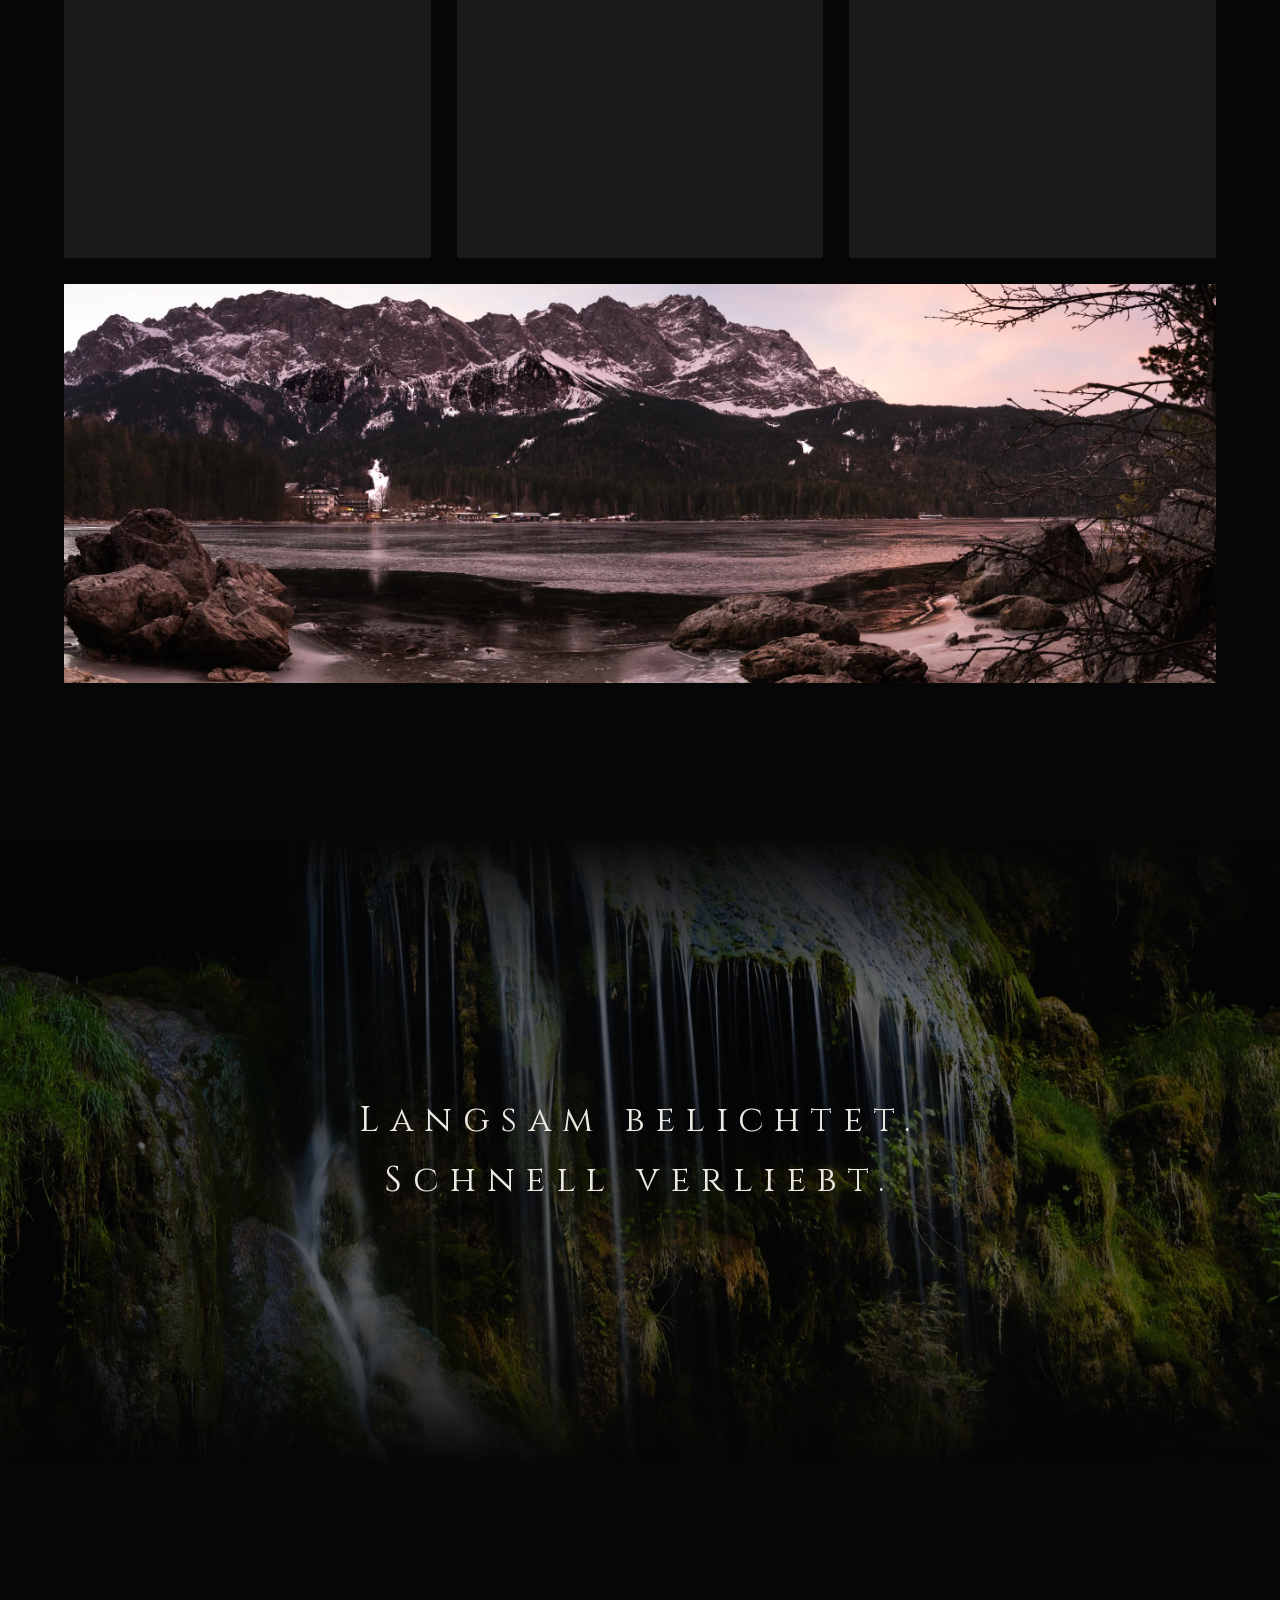
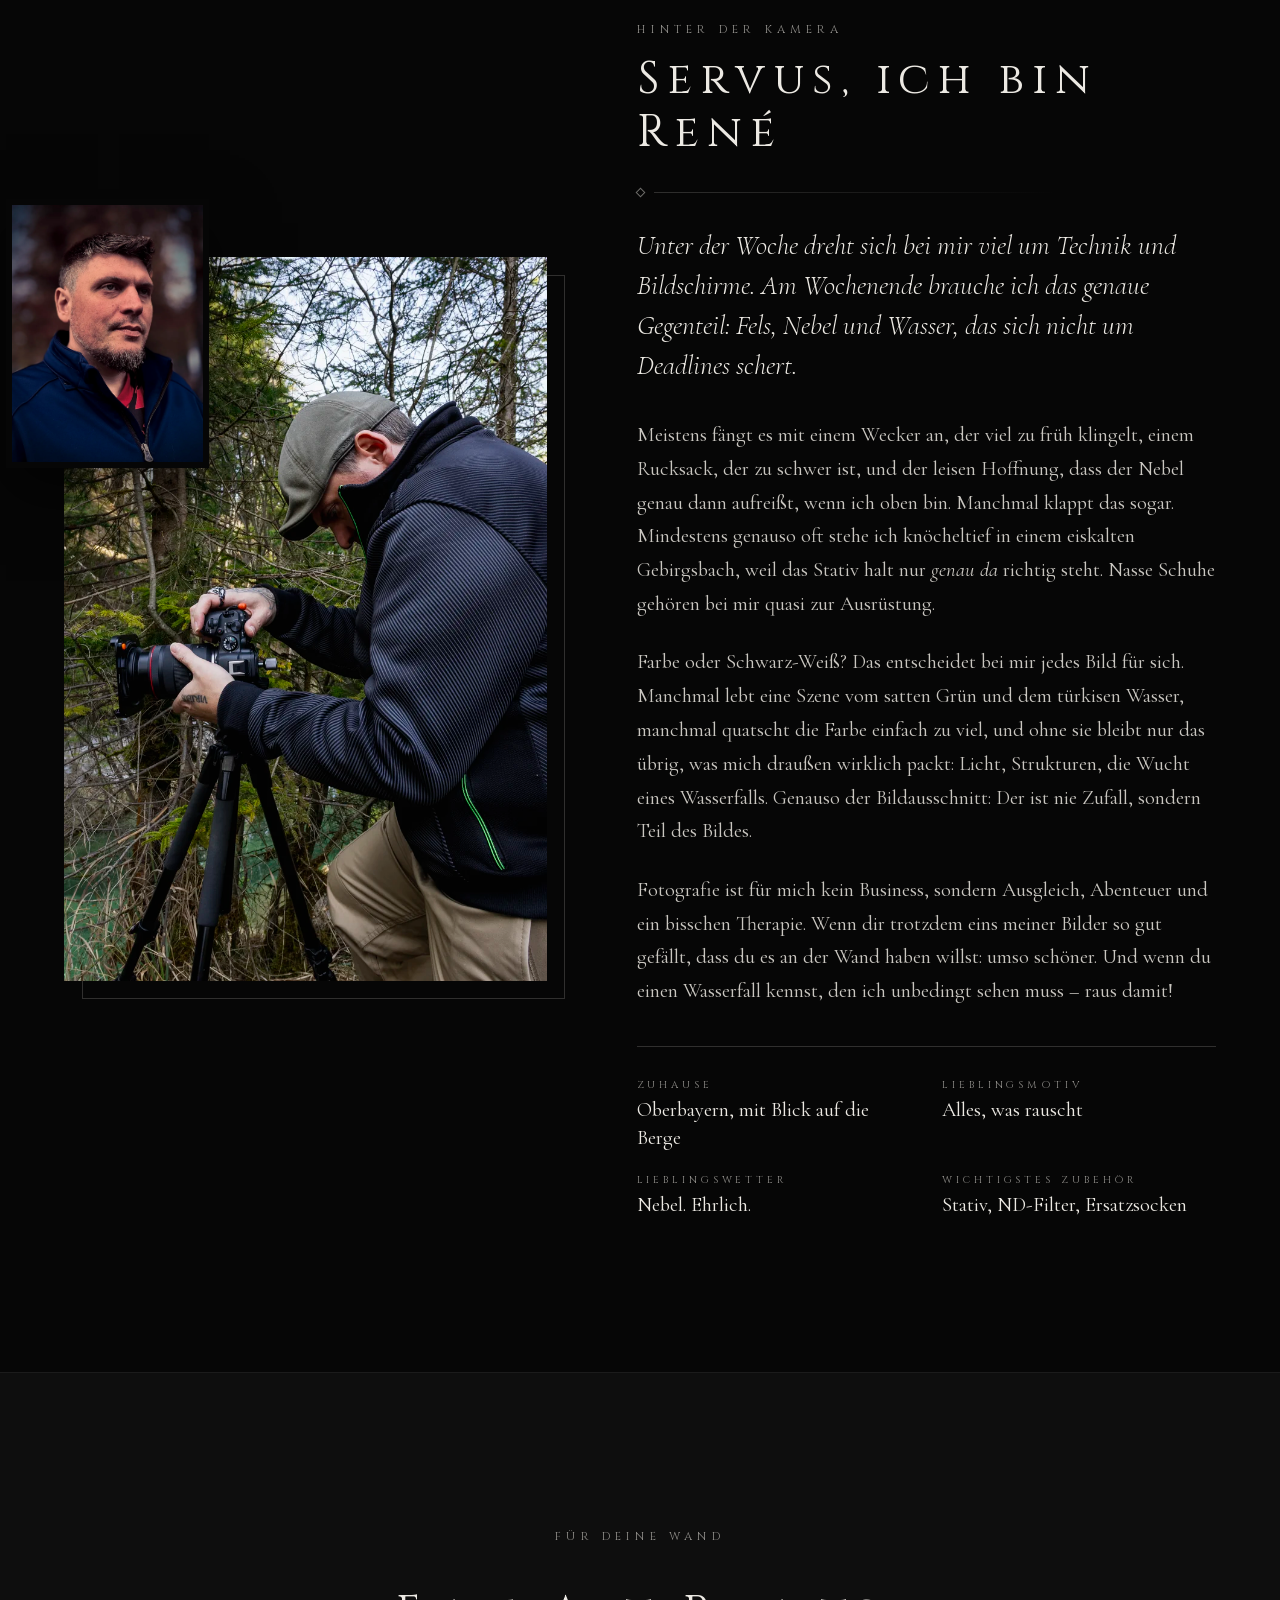
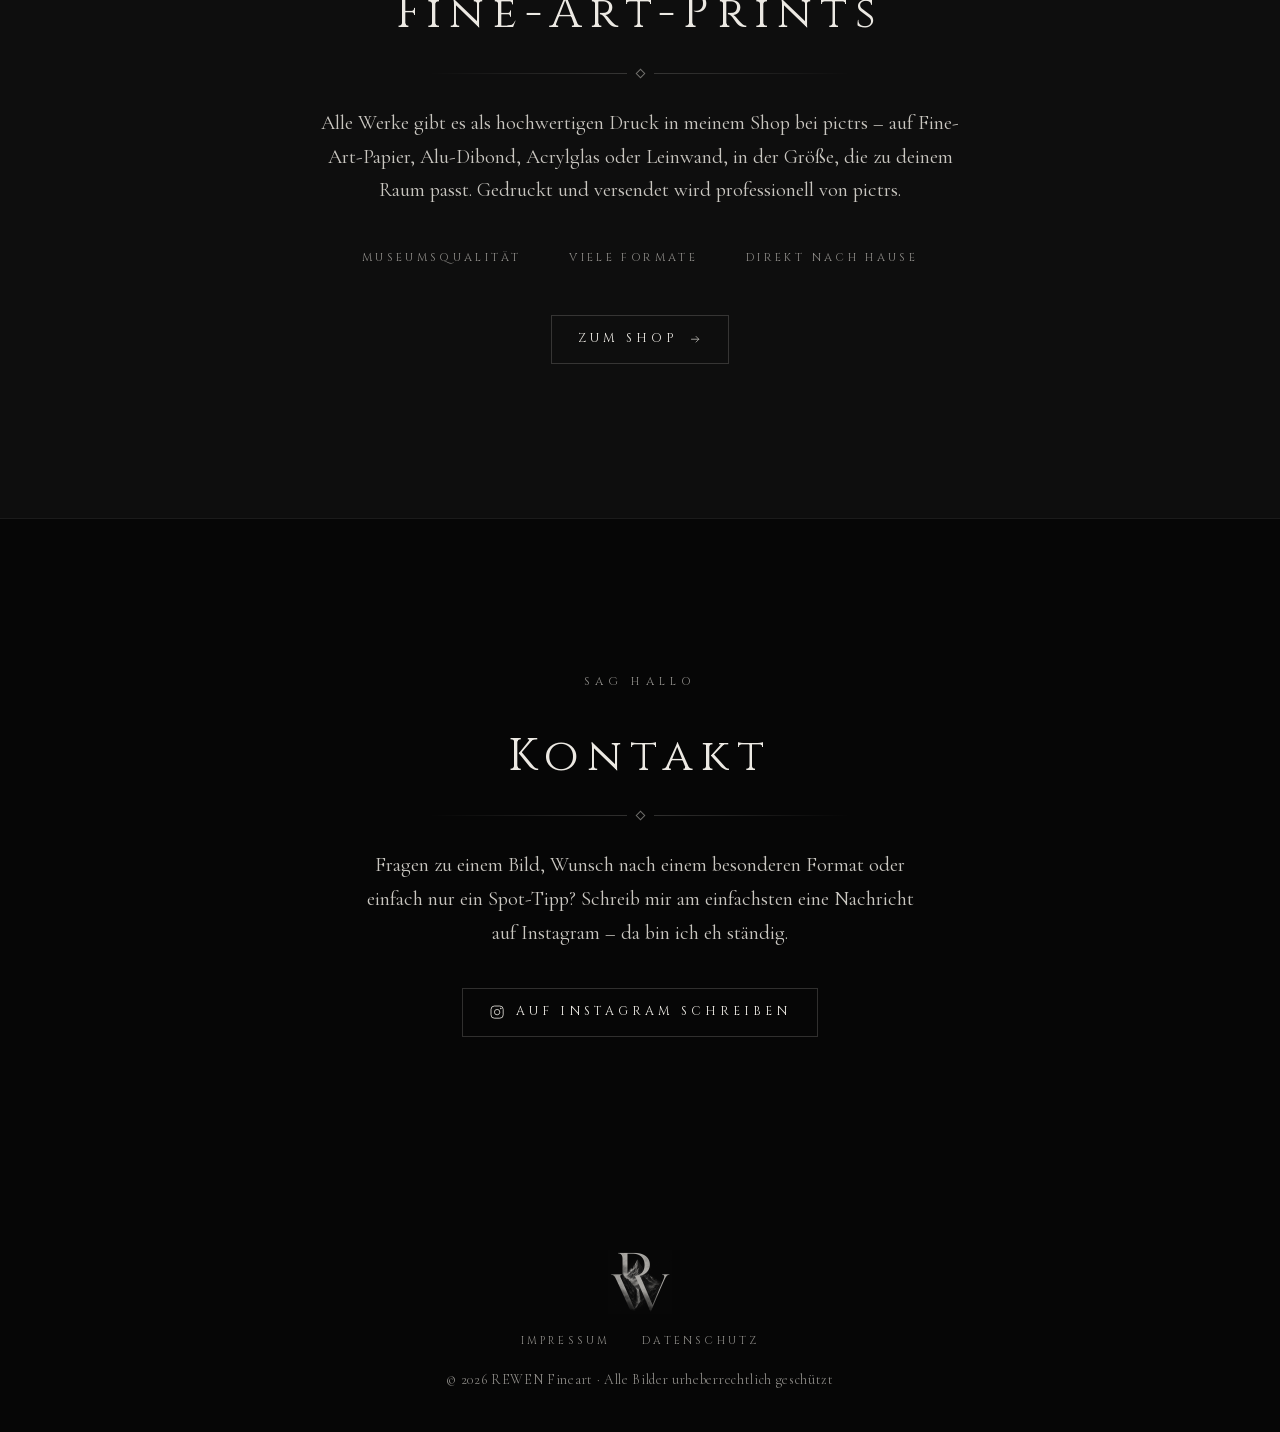
==== commit 75f1dc4f: "Über mich: Kamerafoto groß, Porträt klein oben links Co-Authored-By: Claude Opus 5.5 <noreply@anthro" ====
--- a/index.html
+++ b/index.html
@@ -78,8 +78,8 @@
     <section id="about" aria-labelledby="about-title">
       <div class="about">
         <div class="about__img reveal">
-          <img src="assets/img/rene-portrait-thumb.webp" alt="Porträt von René im Wald" loading="lazy" width="891" height="1200">
-          <img class="about__inset" src="assets/img/rene-am-stativ-thumb.webp" alt="René beim Fotografieren mit Kamera und Stativ im Wald" loading="lazy" width="800" height="1200">
+          <img src="assets/img/rene-am-stativ-thumb.webp" alt="René beim Fotografieren mit Kamera und Stativ im Wald" loading="lazy" width="800" height="1200">
+          <img class="about__inset" src="assets/img/rene-portrait-thumb.webp" alt="Porträt von René im Wald" loading="lazy" width="891" height="1200">
         </div>
         <div class="about__text">
           <p class="eyebrow reveal">Hinter der Kamera</p>
--- a/assets/css/style.css
+++ b/assets/css/style.css
@@ -386,7 +386,7 @@
   position: absolute;
   width: 42%;
   left: -12%;
-  bottom: -10%;
+  top: -8%;
   border: 6px solid var(--black);
   box-shadow: 0 24px 60px rgba(0,0,0,.6);
 }
@@ -410,7 +410,7 @@
 
 @media (max-width: 860px) {
   .about { grid-template-columns: 1fr; }
-  .about__img { max-width: 440px; margin: 0 auto 3.5rem; width: calc(100% - 18px); }
+  .about__img { max-width: 440px; margin: 2.5rem auto 2rem; width: calc(100% - 18px); }
   .about__img .about__inset { left: -4%; width: 38%; }
 }
 @media (max-width: 420px) { .facts { grid-template-columns: 1fr; } }
